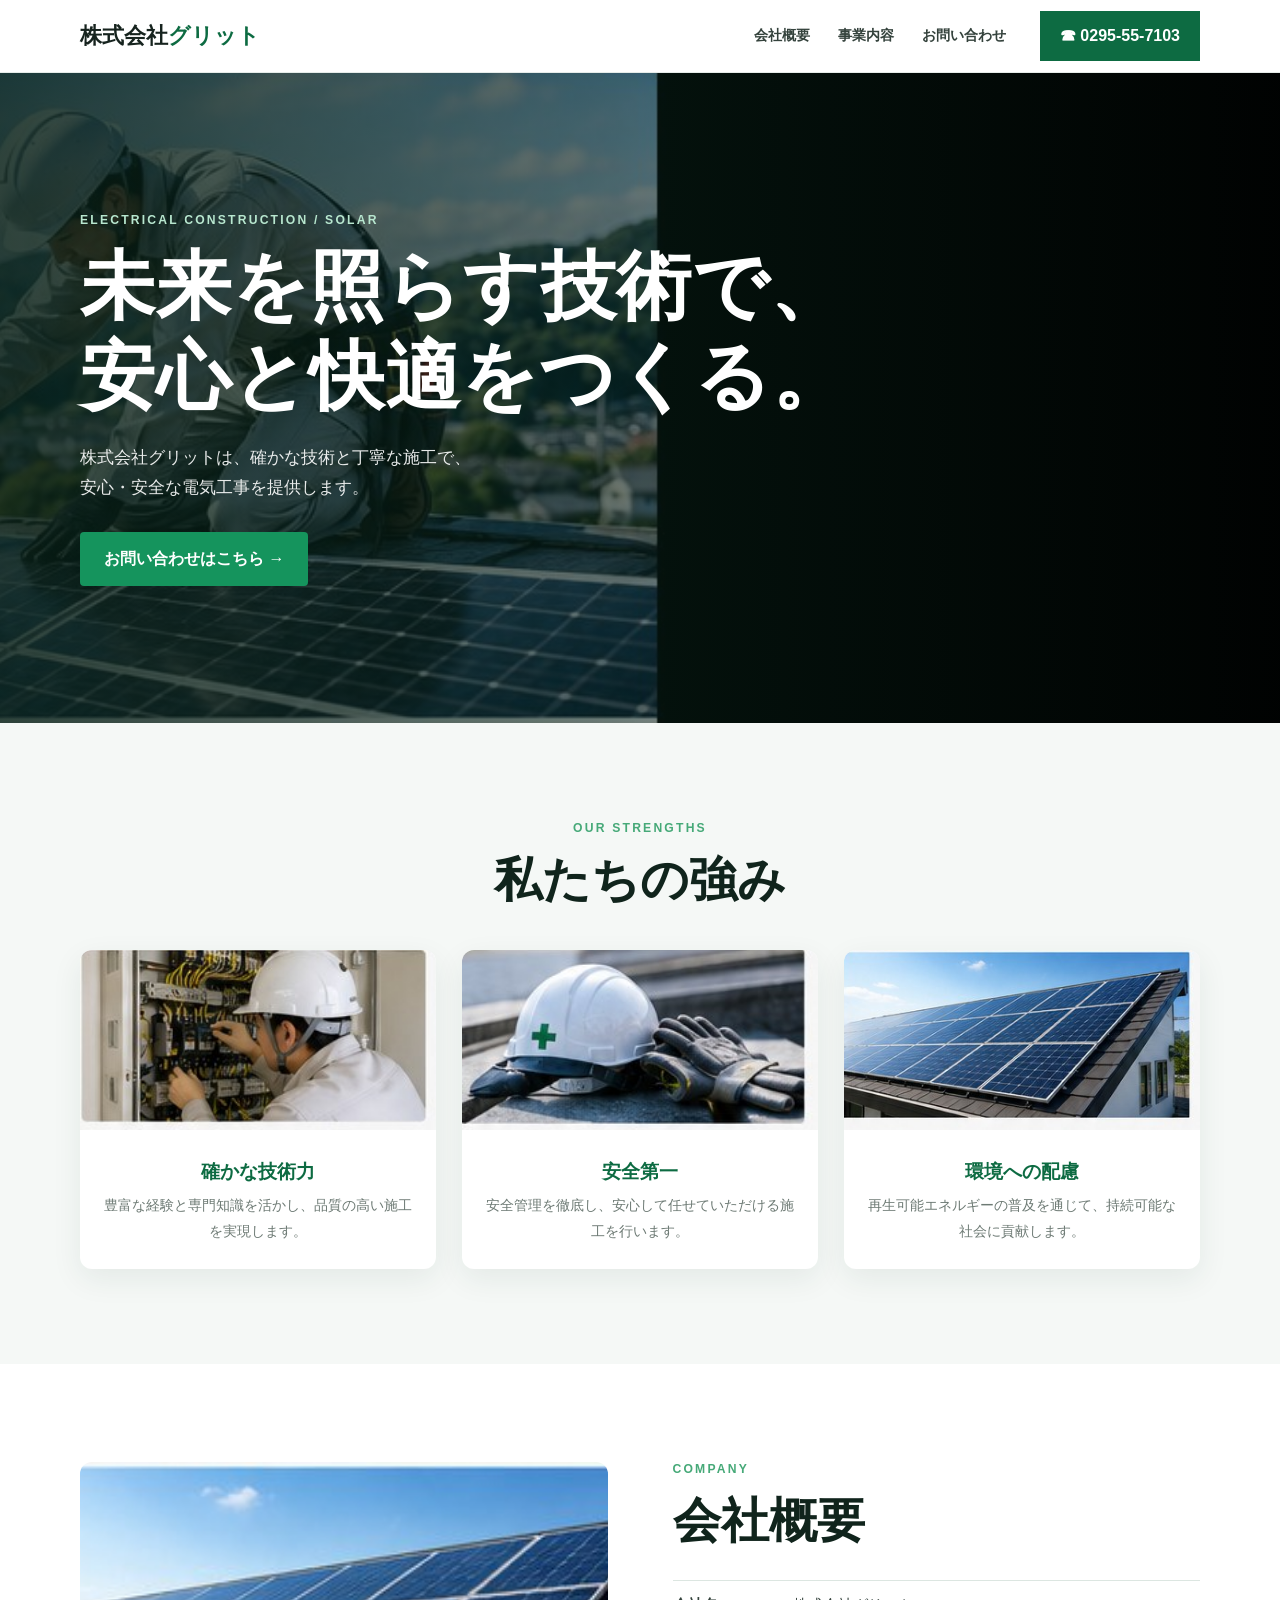
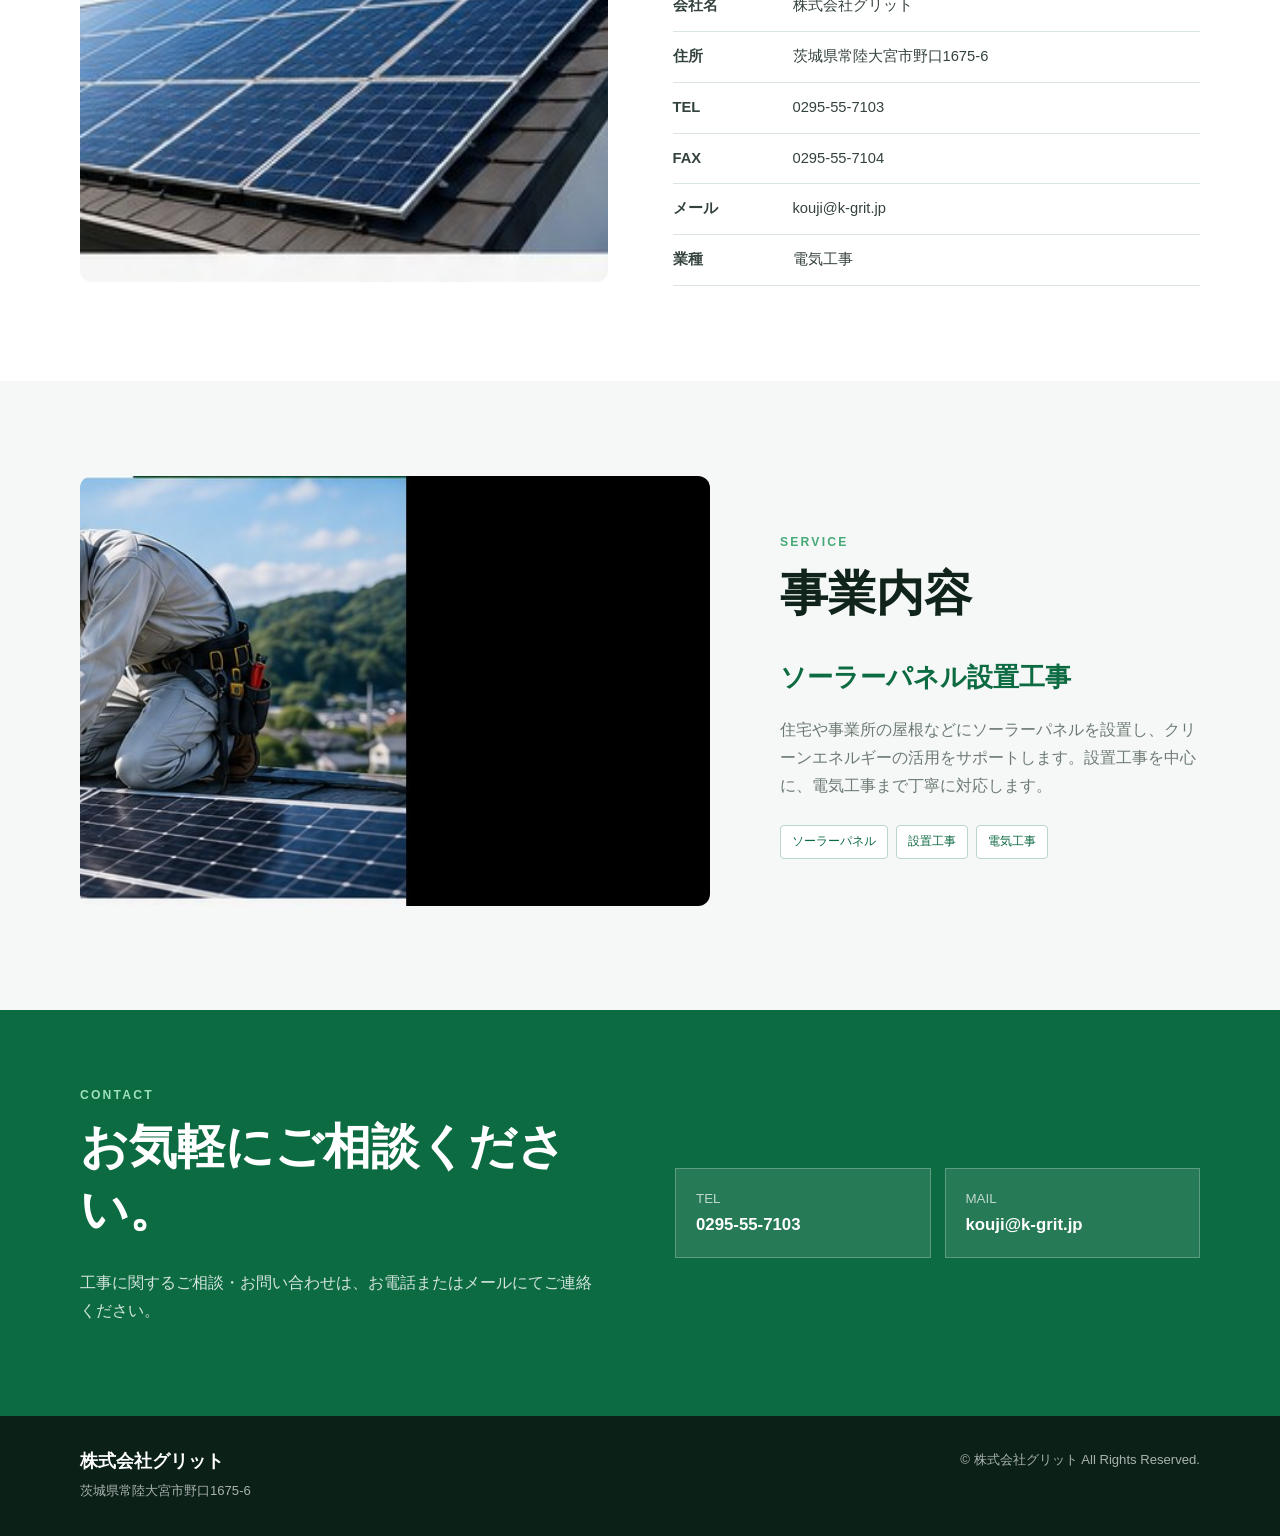
==== index.html @ ee662077 "Add files via upload" ====
<!DOCTYPE html>
<html lang="ja">
<head>
  <meta charset="UTF-8">
  <meta name="viewport" content="width=device-width, initial-scale=1.0">
  <meta name="description" content="株式会社グリット｜茨城県常陸大宮市の電気工事・ソーラーパネル設置工事">
  <title>株式会社グリット｜電気工事・ソーラーパネル設置工事</title>
  <link rel="stylesheet" href="style.css">
</head>
<body>
<header class="site-header">
  <div class="container header-inner">
    <a class="logo" href="#top">株式会社<span>グリット</span></a>
    <nav>
      <a href="#about">会社概要</a>
      <a href="#service">事業内容</a>
      <a href="#contact">お問い合わせ</a>
    </nav>
    <a class="tel-button" href="tel:0295557103">☎ 0295-55-7103</a>
  </div>
</header>

<main id="top">
  <section class="hero">
    <div class="hero-image"></div>
    <div class="hero-shade"></div>
    <div class="container hero-content">
      <p class="eyebrow">ELECTRICAL CONSTRUCTION / SOLAR</p>
      <h1>未来を照らす技術で、<br>安心と快適をつくる。</h1>
      <p>株式会社グリットは、確かな技術と丁寧な施工で、<br class="pc">安心・安全な電気工事を提供します。</p>
      <a class="button" href="#contact">お問い合わせはこちら →</a>
    </div>
  </section>

  <section id="about" class="section strengths">
    <div class="container">
      <p class="section-label">OUR STRENGTHS</p>
      <h2>私たちの強み</h2>
      <div class="strength-grid">
        <article>
          <img src="images/electrical-work.jpg" alt="電気工事の作業風景">
          <h3>確かな技術力</h3>
          <p>豊富な経験と専門知識を活かし、品質の高い施工を実現します。</p>
        </article>
        <article>
          <img src="images/safety-work.jpg" alt="安全装備">
          <h3>安全第一</h3>
          <p>安全管理を徹底し、安心して任せていただける施工を行います。</p>
        </article>
        <article>
          <img src="images/solar-panel.jpg" alt="ソーラーパネル">
          <h3>環境への配慮</h3>
          <p>再生可能エネルギーの普及を通じて、持続可能な社会に貢献します。</p>
        </article>
      </div>
    </div>
  </section>

  <section id="company" class="section company">
    <div class="container company-grid">
      <img src="images/solar-panel.jpg" alt="ソーラーパネル設置イメージ">
      <div>
        <p class="section-label">COMPANY</p>
        <h2>会社概要</h2>
        <dl>
          <div><dt>会社名</dt><dd>株式会社グリット</dd></div>
          <div><dt>住所</dt><dd>茨城県常陸大宮市野口1675-6</dd></div>
          <div><dt>TEL</dt><dd><a href="tel:0295557103">0295-55-7103</a></dd></div>
          <div><dt>FAX</dt><dd>0295-55-7104</dd></div>
          <div><dt>メール</dt><dd><a href="mailto:kouji@k-grit.jp">kouji@k-grit.jp</a></dd></div>
          <div><dt>業種</dt><dd>電気工事</dd></div>
        </dl>
      </div>
    </div>
  </section>

  <section id="service" class="section service">
    <div class="container service-grid">
      <div class="service-photo">
        <img src="images/hero-solar.jpg" alt="ソーラーパネル設置工事">
      </div>
      <div class="service-copy">
        <p class="section-label">SERVICE</p>
        <h2>事業内容</h2>
        <h3>ソーラーパネル設置工事</h3>
        <p>住宅や事業所の屋根などにソーラーパネルを設置し、クリーンエネルギーの活用をサポートします。設置工事を中心に、電気工事まで丁寧に対応します。</p>
        <div class="tags"><span>ソーラーパネル</span><span>設置工事</span><span>電気工事</span></div>
      </div>
    </div>
  </section>

  <section id="contact" class="contact">
    <div class="container contact-inner">
      <div>
        <p class="section-label">CONTACT</p>
        <h2>お気軽にご相談ください。</h2>
        <p>工事に関するご相談・お問い合わせは、お電話またはメールにてご連絡ください。</p>
      </div>
      <div class="contact-links">
        <a href="tel:0295557103"><small>TEL</small><strong>0295-55-7103</strong></a>
        <a href="mailto:kouji@k-grit.jp"><small>MAIL</small><strong>kouji@k-grit.jp</strong></a>
      </div>
    </div>
  </section>
</main>

<footer>
  <div class="container footer-inner">
    <div><strong>株式会社グリット</strong><p>茨城県常陸大宮市野口1675-6</p></div>
    <p>© 株式会社グリット All Rights Reserved.</p>
  </div>
</footer>
</body>
</html>
---- style.css ----
@charset "UTF-8";
:root{--green:#0d6b42;--green2:#15945d;--dark:#10241c;--text:#34423c;--muted:#6d7a74;--line:#dce6e1;--bg:#f5f8f6}
*{box-sizing:border-box}html{scroll-behavior:smooth}body{margin:0;color:var(--text);font-family:-apple-system,BlinkMacSystemFont,"Noto Sans JP","Yu Gothic",Meiryo,sans-serif;line-height:1.75}
a{text-decoration:none;color:inherit}.container{width:min(1120px,calc(100% - 40px));margin:auto}
.site-header{position:sticky;top:0;z-index:20;background:rgba(255,255,255,.96);backdrop-filter:blur(10px);border-bottom:1px solid #e6ece9}
.header-inner{height:72px;display:flex;align-items:center;gap:34px}.logo{font-size:1.35rem;font-weight:900;color:#16231e;margin-right:auto}.logo span{color:var(--green)}
nav{display:flex;gap:28px;font-size:.9rem;font-weight:700}.tel-button{background:var(--green);color:white;padding:11px 20px;font-weight:800}
.hero{min-height:650px;position:relative;display:flex;align-items:center;overflow:hidden;background:#20382e}.hero-image{position:absolute;inset:0;background:url("images/hero-solar.jpg") center/cover no-repeat;transform:scale(1.02)}.hero-shade{position:absolute;inset:0;background:linear-gradient(90deg,rgba(7,31,22,.84) 0%,rgba(7,31,22,.58) 48%,rgba(7,31,22,.08) 100%)}
.hero-content{position:relative;color:white;padding:90px 0;z-index:1}.eyebrow,.section-label{font-size:.76rem;letter-spacing:.18em;font-weight:900;color:#46a978;margin:0 0 10px}.hero .eyebrow{color:#b8e7cf}.hero h1{font-size:clamp(2.4rem,6vw,4.7rem);line-height:1.2;margin:0 0 22px;letter-spacing:.01em}.hero p:not(.eyebrow){font-size:1.05rem;color:rgba(255,255,255,.9);margin:0 0 30px}.button{display:inline-block;background:#15945d;color:#fff;padding:13px 24px;font-weight:800;border-radius:4px}
.section{padding:95px 0}h2{font-size:clamp(2rem,4vw,3rem);line-height:1.3;margin:0 0 28px;color:var(--dark)}.strengths{background:var(--bg);text-align:center}.strength-grid{display:grid;grid-template-columns:repeat(3,1fr);gap:26px;margin-top:38px}.strength-grid article{background:white;padding-bottom:25px;border-radius:12px;overflow:hidden;box-shadow:0 10px 30px rgba(20,60,45,.08)}.strength-grid img{width:100%;height:180px;object-fit:cover}.strength-grid h3{color:var(--green);margin:17px 15px 5px}.strength-grid p{margin:0 20px;color:var(--muted);font-size:.9rem}
.company-grid{display:grid;grid-template-columns:1fr 1fr;gap:65px;align-items:center}.company-grid>img{width:100%;height:420px;object-fit:cover;border-radius:12px}.company dl{margin:0;border-top:1px solid var(--line)}.company dl div{display:grid;grid-template-columns:120px 1fr;padding:12px 0;border-bottom:1px solid var(--line);font-size:.92rem}.company dt{font-weight:800}.company dd{margin:0}
.service{background:var(--bg)}.service-grid{display:grid;grid-template-columns:1.2fr .8fr;gap:70px;align-items:center}.service-photo img{width:100%;height:430px;object-fit:cover;border-radius:12px}.service-copy h3{font-size:1.65rem;color:var(--green);margin:0 0 12px}.service-copy p:not(.section-label){color:var(--muted)}.tags{display:flex;gap:8px;flex-wrap:wrap;margin-top:25px}.tags span{border:1px solid #b9d6c8;color:var(--green);background:white;padding:5px 11px;border-radius:4px;font-size:.78rem}
.contact{background:var(--green);color:white;padding:75px 0}.contact h2{color:white}.contact .section-label{color:#9ee0bd}.contact p:not(.section-label){color:rgba(255,255,255,.82)}.contact-inner{display:grid;grid-template-columns:1fr 1fr;gap:70px;align-items:center}.contact-links{display:grid;grid-template-columns:1fr 1fr;gap:14px}.contact-links a{background:rgba(255,255,255,.1);border:1px solid rgba(255,255,255,.25);padding:18px 20px}.contact-links small{display:block;opacity:.7}.contact-links strong{font-size:1.05rem}
footer{background:#0b2118;color:rgba(255,255,255,.65);padding:30px 0}.footer-inner{display:flex;justify-content:space-between;gap:25px}.footer-inner strong{color:white;font-size:1.1rem}.footer-inner p{margin:3px 0;font-size:.82rem}
@media(max-width:760px){.container{width:calc(100% - 28px)}.header-inner{height:64px}.logo{font-size:1.05rem}nav{display:none}.tel-button{padding:8px 12px;font-size:.78rem}.hero{min-height:570px}.hero-shade{background:linear-gradient(90deg,rgba(7,31,22,.78),rgba(7,31,22,.38))}.hero-content{padding:65px 0}.hero h1{font-size:2.35rem}.hero p:not(.eyebrow){font-size:.92rem}.pc{display:none}.section{padding:70px 0}.strength-grid,.company-grid,.service-grid,.contact-inner{grid-template-columns:1fr;gap:25px}.strength-grid img{height:190px}.company-grid>img,.service-photo img{height:260px}.company-grid{gap:35px}.company dl div{grid-template-columns:100px 1fr}.service-grid{gap:35px}.contact-links{grid-template-columns:1fr}.footer-inner{flex-direction:column;gap:8px}}
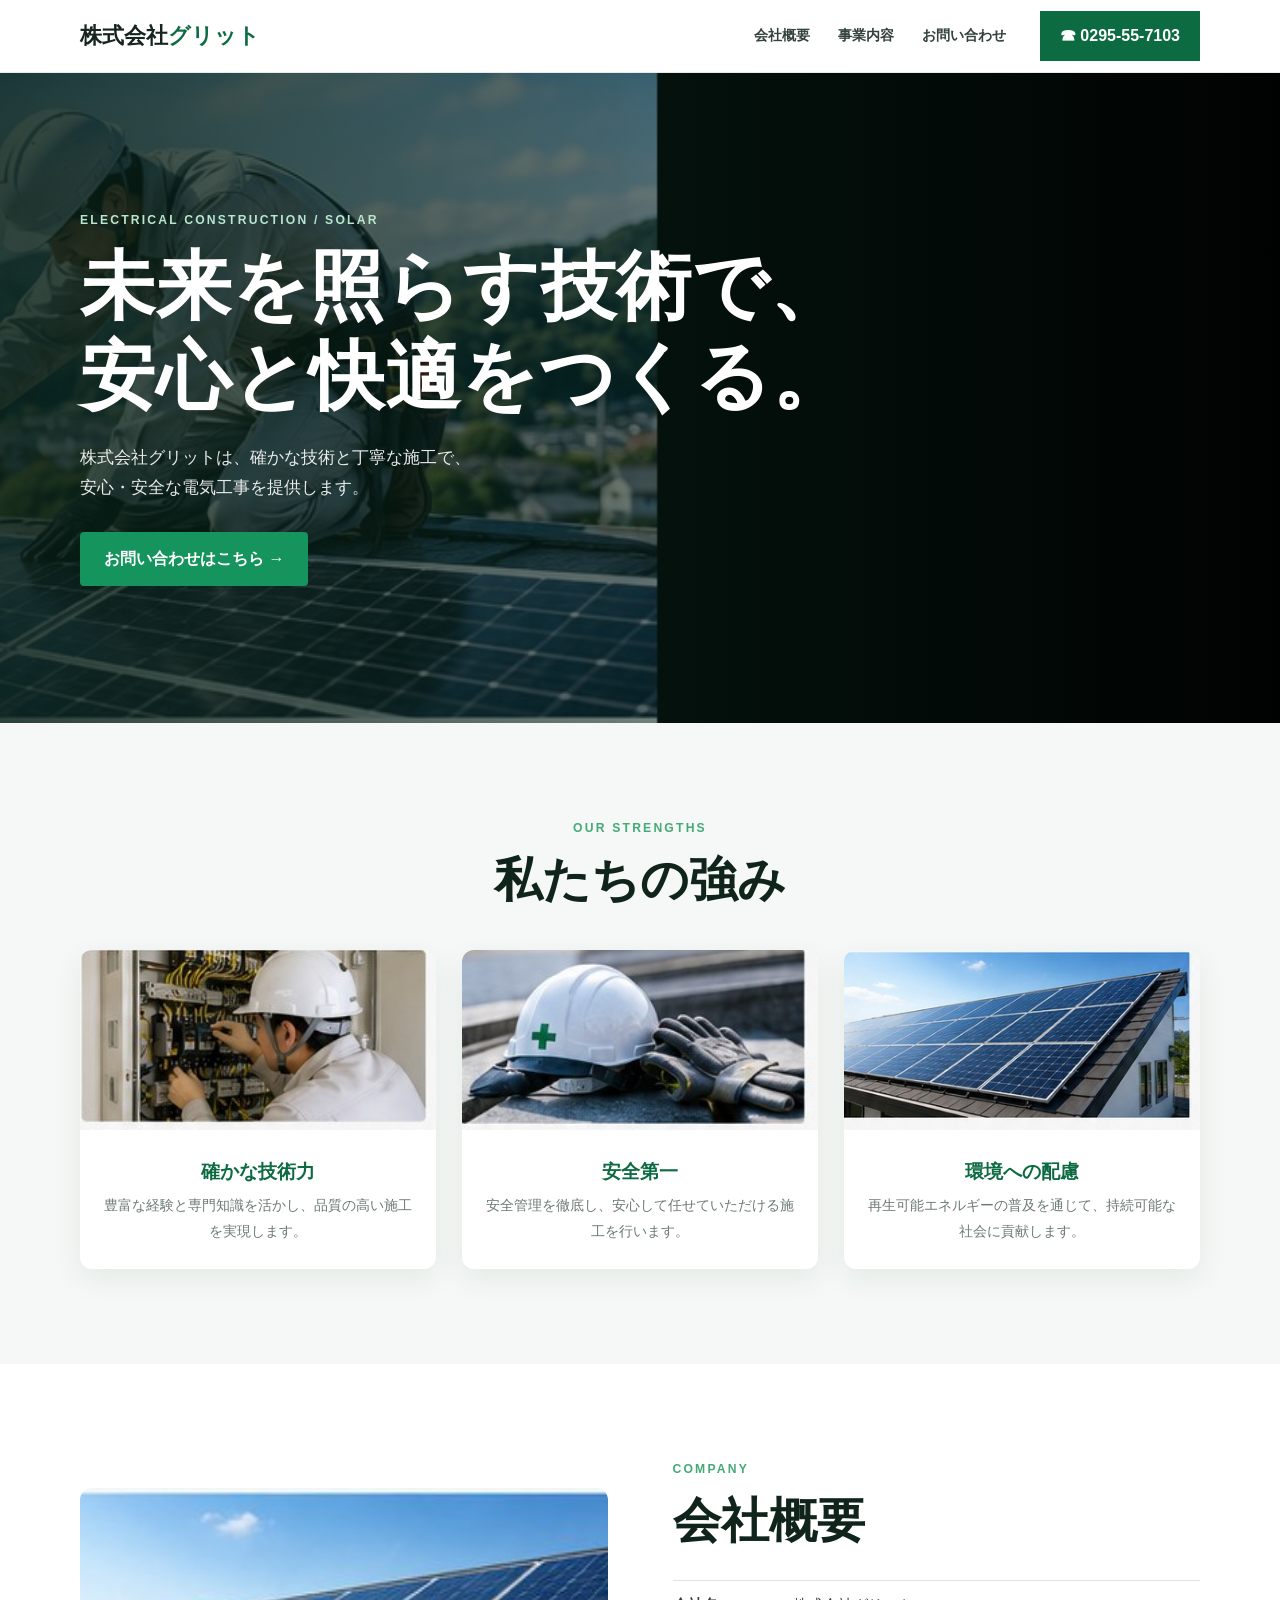
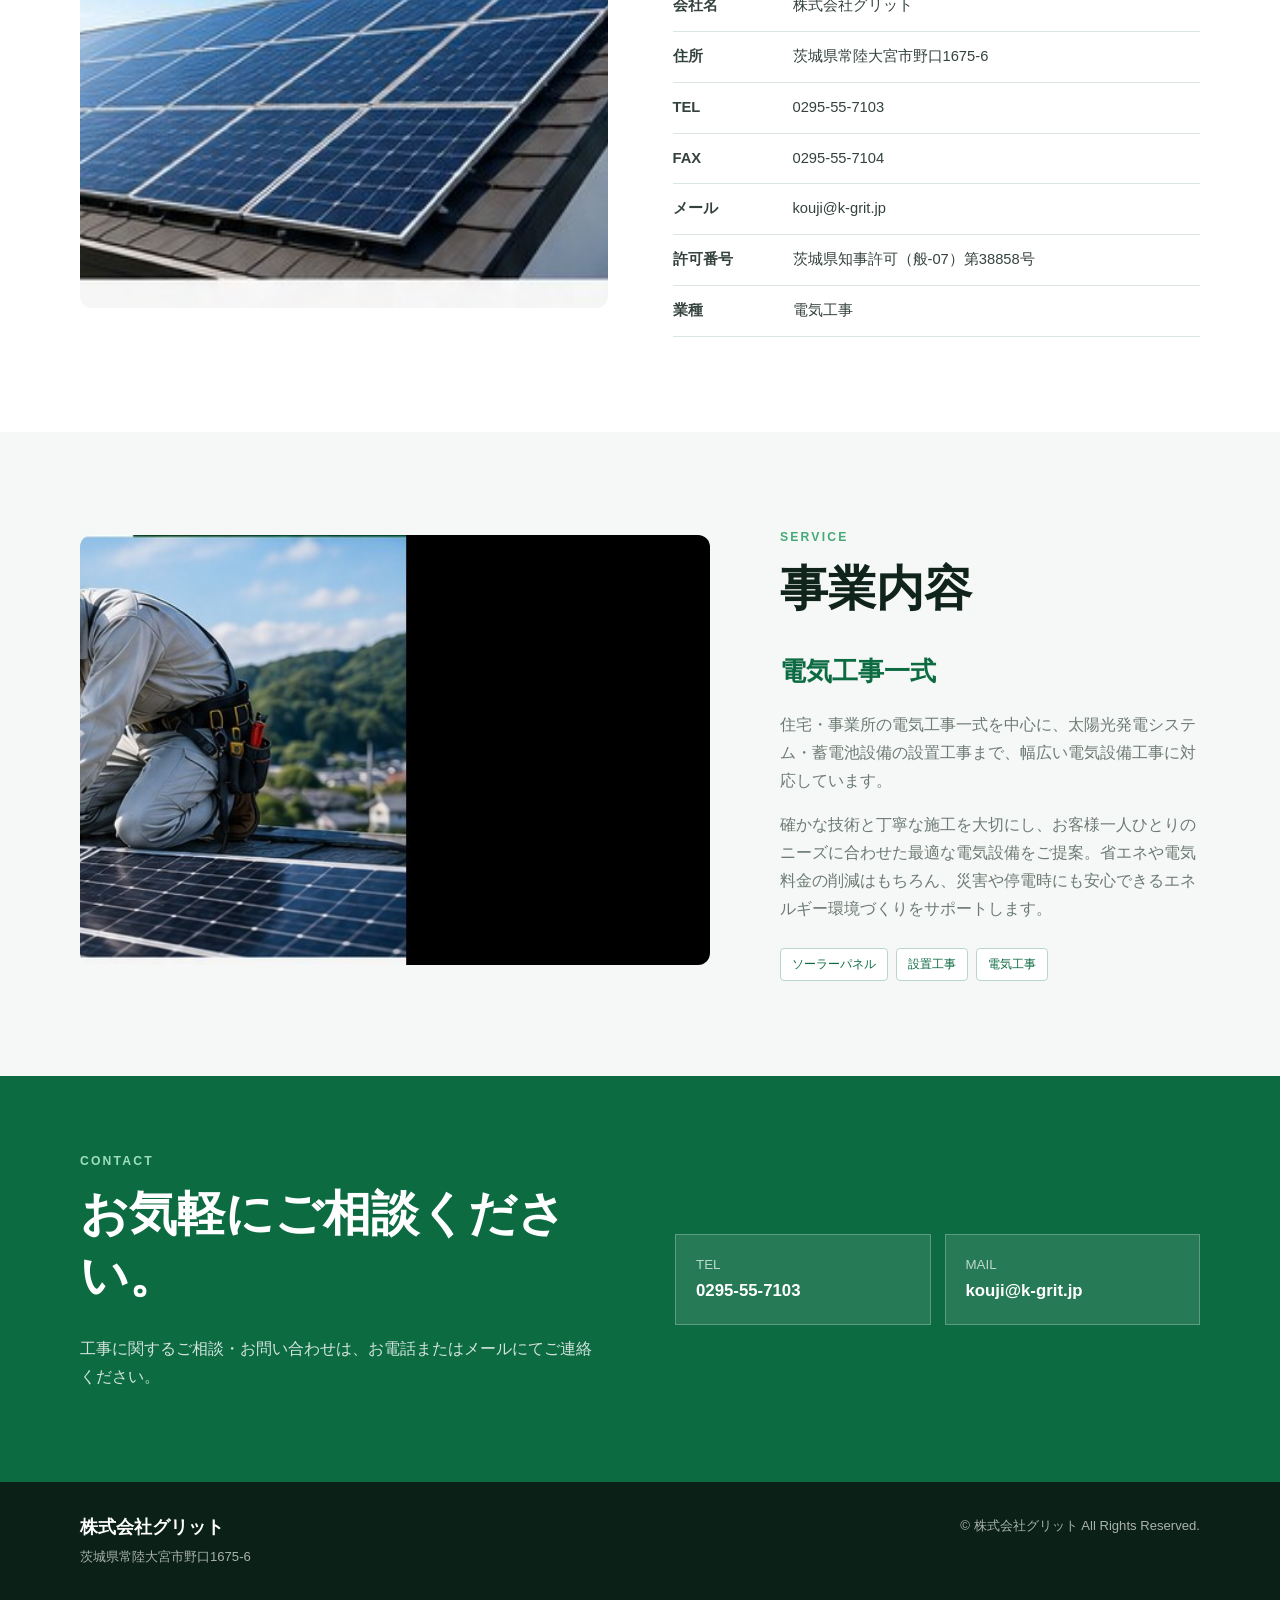
==== commit aec9fe5c: "Update service details and add license number Added a new license number and updated service descrip" ====
--- a/index.html
+++ b/index.html
@@ -68,6 +68,7 @@
           <div><dt>TEL</dt><dd><a href="tel:0295557103">0295-55-7103</a></dd></div>
           <div><dt>FAX</dt><dd>0295-55-7104</dd></div>
           <div><dt>メール</dt><dd><a href="mailto:kouji@k-grit.jp">kouji@k-grit.jp</a></dd></div>
+          <div><dt>許可番号</dt><dd>茨城県知事許可（般-07）第38858号</dd></div>
           <div><dt>業種</dt><dd>電気工事</dd></div>
         </dl>
       </div>
@@ -82,8 +83,9 @@
       <div class="service-copy">
         <p class="section-label">SERVICE</p>
         <h2>事業内容</h2>
-        <h3>ソーラーパネル設置工事</h3>
-        <p>住宅や事業所の屋根などにソーラーパネルを設置し、クリーンエネルギーの活用をサポートします。設置工事を中心に、電気工事まで丁寧に対応します。</p>
+        <h3>電気工事一式</h3>
+        <p>住宅・事業所の電気工事一式を中心に、太陽光発電システム・蓄電池設備の設置工事まで、幅広い電気設備工事に対応しています。</p>
+        <p>確かな技術と丁寧な施工を大切にし、お客様一人ひとりのニーズに合わせた最適な電気設備をご提案。省エネや電気料金の削減はもちろん、災害や停電時にも安心できるエネルギー環境づくりをサポートします。</p>
         <div class="tags"><span>ソーラーパネル</span><span>設置工事</span><span>電気工事</span></div>
       </div>
     </div>
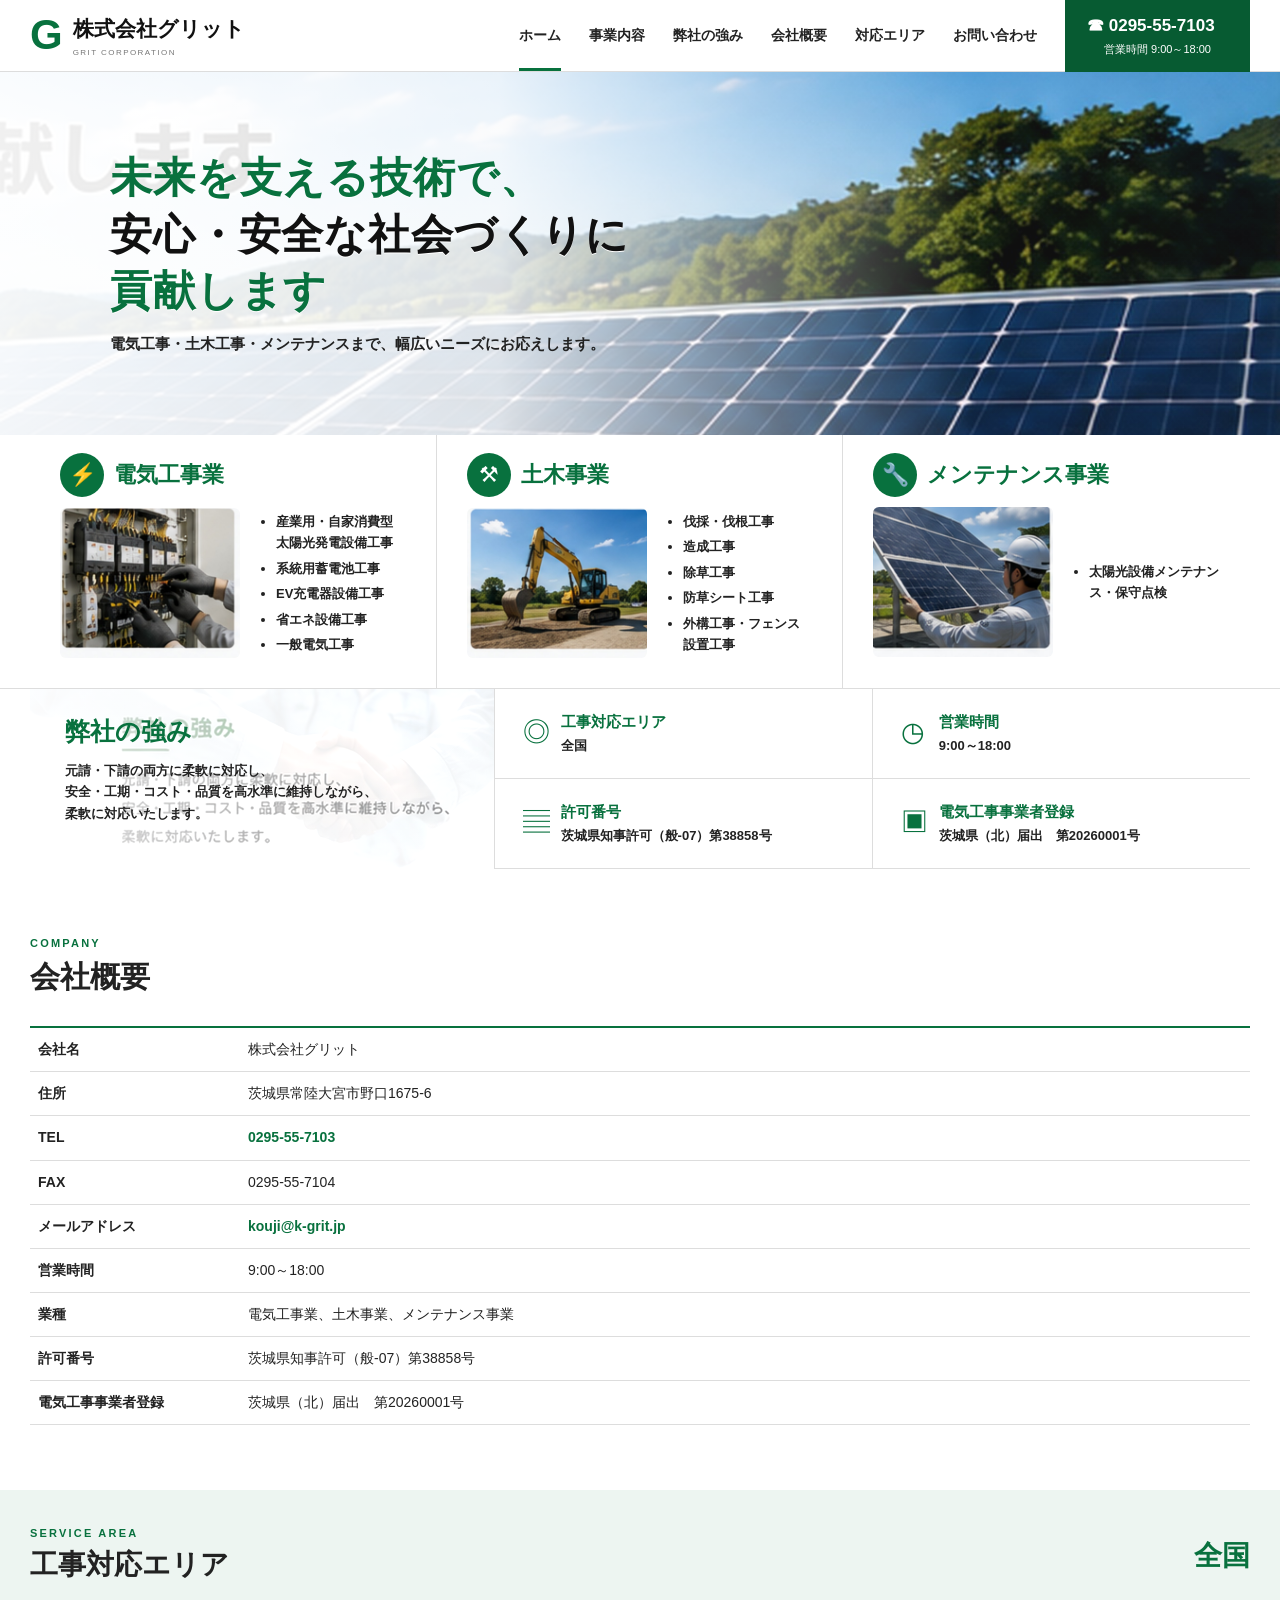
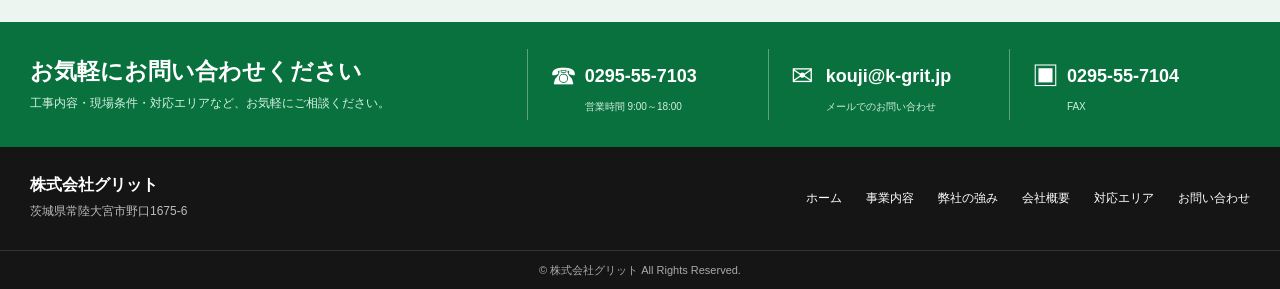
==== commit 8fcfcd21: "Add files via upload" ====
--- a/index.html
+++ b/index.html
@@ -1,116 +1,75 @@
-<!DOCTYPE html>
+<!doctype html>
 <html lang="ja">
 <head>
-  <meta charset="UTF-8">
-  <meta name="viewport" content="width=device-width, initial-scale=1.0">
-  <meta name="description" content="株式会社グリット｜茨城県常陸大宮市の電気工事・ソーラーパネル設置工事">
-  <title>株式会社グリット｜電気工事・ソーラーパネル設置工事</title>
-  <link rel="stylesheet" href="style.css">
+<meta charset="utf-8">
+<meta name="viewport" content="width=device-width,initial-scale=1">
+<meta name="description" content="株式会社グリット｜電気工事業・土木事業・メンテナンス事業。太陽光発電、系統用蓄電池、EV充電器、造成、伐採、太陽光設備メンテナンスまで全国対応。">
+<title>株式会社グリット｜電気工事・土木・メンテナンス</title>
+<link rel="stylesheet" href="style.css">
 </head>
 <body>
-<header class="site-header">
-  <div class="container header-inner">
-    <a class="logo" href="#top">株式会社<span>グリット</span></a>
+<header class="header">
+  <div class="wrap header-in">
+    <a href="#top" class="brand"><span class="g">G</span><span><b>株式会社グリット</b><small>GRIT CORPORATION</small></span></a>
     <nav>
-      <a href="#about">会社概要</a>
-      <a href="#service">事業内容</a>
-      <a href="#contact">お問い合わせ</a>
+      <a class="active" href="#top">ホーム</a><a href="#service">事業内容</a><a href="#strength">弊社の強み</a>
+      <a href="#company">会社概要</a><a href="#area">対応エリア</a><a href="#contact">お問い合わせ</a>
     </nav>
-    <a class="tel-button" href="tel:0295557103">☎ 0295-55-7103</a>
+    <a class="head-tel" href="tel:0295557103"><strong>☎ 0295-55-7103</strong><small>営業時間 9:00～18:00</small></a>
   </div>
 </header>
 
 <main id="top">
-  <section class="hero">
-    <div class="hero-image"></div>
-    <div class="hero-shade"></div>
-    <div class="container hero-content">
-      <p class="eyebrow">ELECTRICAL CONSTRUCTION / SOLAR</p>
-      <h1>未来を照らす技術で、<br>安心と快適をつくる。</h1>
-      <p>株式会社グリットは、確かな技術と丁寧な施工で、<br class="pc">安心・安全な電気工事を提供します。</p>
-      <a class="button" href="#contact">お問い合わせはこちら →</a>
+<section class="hero">
+  <div class="hero-bg"></div><div class="hero-wash"></div>
+  <div class="wrap hero-in">
+    <div class="hero-copy">
+      <h1><span>未来を支える技術で、</span><br><span>安心・安全な社会づくりに</span><br><strong>貢献します</strong></h1>
+      <p>電気工事・土木工事・メンテナンスまで、幅広いニーズにお応えします。</p>
     </div>
-  </section>
+  </div>
+</section>
 
-  <section id="about" class="section strengths">
-    <div class="container">
-      <p class="section-label">OUR STRENGTHS</p>
-      <h2>私たちの強み</h2>
-      <div class="strength-grid">
-        <article>
-          <img src="images/electrical-work.jpg" alt="電気工事の作業風景">
-          <h3>確かな技術力</h3>
-          <p>豊富な経験と専門知識を活かし、品質の高い施工を実現します。</p>
-        </article>
-        <article>
-          <img src="images/safety-work.jpg" alt="安全装備">
-          <h3>安全第一</h3>
-          <p>安全管理を徹底し、安心して任せていただける施工を行います。</p>
-        </article>
-        <article>
-          <img src="images/solar-panel.jpg" alt="ソーラーパネル">
-          <h3>環境への配慮</h3>
-          <p>再生可能エネルギーの普及を通じて、持続可能な社会に貢献します。</p>
-        </article>
-      </div>
-    </div>
-  </section>
+<section id="service" class="services">
+<div class="wrap service-grid">
+<article class="service-box"><div class="service-title"><i>⚡</i><h2>電気工事業</h2></div><div class="service-content"><img src="images/electrical.jpg" alt="電気工事"><ul>
+<li>産業用・自家消費型太陽光発電設備工事</li><li>系統用蓄電池工事</li><li>EV充電器設備工事</li><li>省エネ設備工事</li><li>一般電気工事</li></ul></div></article>
+<article class="service-box"><div class="service-title"><i>⚒</i><h2>土木事業</h2></div><div class="service-content"><img src="images/civil.jpg" alt="土木工事"><ul>
+<li>伐採・伐根工事</li><li>造成工事</li><li>除草工事</li><li>防草シート工事</li><li>外構工事・フェンス設置工事</li></ul></div></article>
+<article class="service-box"><div class="service-title"><i>🔧</i><h2>メンテナンス事業</h2></div><div class="service-content"><img src="images/maintenance.jpg" alt="メンテナンス"><ul>
+<li>太陽光設備メンテナンス・保守点検</li></ul></div></article>
+</div>
+</section>
 
-  <section id="company" class="section company">
-    <div class="container company-grid">
-      <img src="images/solar-panel.jpg" alt="ソーラーパネル設置イメージ">
-      <div>
-        <p class="section-label">COMPANY</p>
-        <h2>会社概要</h2>
-        <dl>
-          <div><dt>会社名</dt><dd>株式会社グリット</dd></div>
-          <div><dt>住所</dt><dd>茨城県常陸大宮市野口1675-6</dd></div>
-          <div><dt>TEL</dt><dd><a href="tel:0295557103">0295-55-7103</a></dd></div>
-          <div><dt>FAX</dt><dd>0295-55-7104</dd></div>
-          <div><dt>メール</dt><dd><a href="mailto:kouji@k-grit.jp">kouji@k-grit.jp</a></dd></div>
-          <div><dt>許可番号</dt><dd>茨城県知事許可（般-07）第38858号</dd></div>
-          <div><dt>業種</dt><dd>電気工事</dd></div>
-        </dl>
-      </div>
-    </div>
-  </section>
+<section id="strength" class="info-section">
+<div class="wrap info-grid">
+<div class="strength-card"><img src="images/strength.jpg" alt="協力して取り組むイメージ"><div class="strength-overlay"><h2>弊社の強み</h2><p>元請・下請の両方に柔軟に対応し、<br>安全・工期・コスト・品質を高水準に維持しながら、<br>柔軟に対応いたします。</p></div></div>
+<div class="facts">
+<div><span>◎</span><b>工事対応エリア</b><strong>全国</strong></div>
+<div><span>◷</span><b>営業時間</b><strong>9:00～18:00</strong></div>
+<div><span>▤</span><b>許可番号</b><strong>茨城県知事許可（般-07）第38858号</strong></div>
+<div><span>▣</span><b>電気工事事業者登録</b><strong>茨城県（北）届出　第20260001号</strong></div>
+</div>
+</div>
+</section>
 
-  <section id="service" class="section service">
-    <div class="container service-grid">
-      <div class="service-photo">
-        <img src="images/hero-solar.jpg" alt="ソーラーパネル設置工事">
-      </div>
-      <div class="service-copy">
-        <p class="section-label">SERVICE</p>
-        <h2>事業内容</h2>
-        <h3>電気工事一式</h3>
-        <p>住宅・事業所の電気工事一式を中心に、太陽光発電システム・蓄電池設備の設置工事まで、幅広い電気設備工事に対応しています。</p>
-        <p>確かな技術と丁寧な施工を大切にし、お客様一人ひとりのニーズに合わせた最適な電気設備をご提案。省エネや電気料金の削減はもちろん、災害や停電時にも安心できるエネルギー環境づくりをサポートします。</p>
-        <div class="tags"><span>ソーラーパネル</span><span>設置工事</span><span>電気工事</span></div>
-      </div>
-    </div>
-  </section>
+<section id="company" class="company">
+<div class="wrap"><div class="section-label">COMPANY</div><h2>会社概要</h2>
+<div class="company-table">
+<div><dt>会社名</dt><dd>株式会社グリット</dd></div><div><dt>住所</dt><dd>茨城県常陸大宮市野口1675-6</dd></div>
+<div><dt>TEL</dt><dd><a href="tel:0295557103">0295-55-7103</a></dd></div><div><dt>FAX</dt><dd>0295-55-7104</dd></div>
+<div><dt>メールアドレス</dt><dd><a href="mailto:kouji@k-grit.jp">kouji@k-grit.jp</a></dd></div>
+<div><dt>営業時間</dt><dd>9:00～18:00</dd></div><div><dt>業種</dt><dd>電気工事業、土木事業、メンテナンス事業</dd></div>
+<div><dt>許可番号</dt><dd>茨城県知事許可（般-07）第38858号</dd></div>
+<div><dt>電気工事事業者登録</dt><dd>茨城県（北）届出　第20260001号</dd></div>
+</div></div>
+</section>
 
-  <section id="contact" class="contact">
-    <div class="container contact-inner">
-      <div>
-        <p class="section-label">CONTACT</p>
-        <h2>お気軽にご相談ください。</h2>
-        <p>工事に関するご相談・お問い合わせは、お電話またはメールにてご連絡ください。</p>
-      </div>
-      <div class="contact-links">
-        <a href="tel:0295557103"><small>TEL</small><strong>0295-55-7103</strong></a>
-        <a href="mailto:kouji@k-grit.jp"><small>MAIL</small><strong>kouji@k-grit.jp</strong></a>
-      </div>
-    </div>
-  </section>
+<section id="area" class="area"><div class="wrap area-in"><div><div class="section-label">SERVICE AREA</div><h2>工事対応エリア</h2></div><b>全国</b></div></section>
+
+<section id="contact" class="contact"><div class="wrap contact-in"><div><h2>お気軽にお問い合わせください</h2><p>工事内容・現場条件・対応エリアなど、お気軽にご相談ください。</p></div>
+<div class="contact-items"><a href="tel:0295557103"><span>☎</span><b>0295-55-7103</b><small>営業時間 9:00～18:00</small></a><a href="mailto:kouji@k-grit.jp"><span>✉</span><b>kouji@k-grit.jp</b><small>メールでのお問い合わせ</small></a><div class="fax"><span>▣</span><b>0295-55-7104</b><small>FAX</small></div></div></div></section>
 </main>
 
-<footer>
-  <div class="container footer-inner">
-    <div><strong>株式会社グリット</strong><p>茨城県常陸大宮市野口1675-6</p></div>
-    <p>© 株式会社グリット All Rights Reserved.</p>
-  </div>
-</footer>
-</body>
-</html>
+<footer><div class="wrap foot"><div><b>株式会社グリット</b><p>茨城県常陸大宮市野口1675-6</p></div><div class="foot-links"><a href="#top">ホーム</a><a href="#service">事業内容</a><a href="#strength">弊社の強み</a><a href="#company">会社概要</a><a href="#area">対応エリア</a><a href="#contact">お問い合わせ</a></div></div><div class="copyright">© 株式会社グリット All Rights Reserved.</div></footer>
+</body></html>
--- a/style.css
+++ b/style.css
@@ -1,15 +1,10 @@
-@charset "UTF-8";
-:root{--green:#0d6b42;--green2:#15945d;--dark:#10241c;--text:#34423c;--muted:#6d7a74;--line:#dce6e1;--bg:#f5f8f6}
-*{box-sizing:border-box}html{scroll-behavior:smooth}body{margin:0;color:var(--text);font-family:-apple-system,BlinkMacSystemFont,"Noto Sans JP","Yu Gothic",Meiryo,sans-serif;line-height:1.75}
-a{text-decoration:none;color:inherit}.container{width:min(1120px,calc(100% - 40px));margin:auto}
-.site-header{position:sticky;top:0;z-index:20;background:rgba(255,255,255,.96);backdrop-filter:blur(10px);border-bottom:1px solid #e6ece9}
-.header-inner{height:72px;display:flex;align-items:center;gap:34px}.logo{font-size:1.35rem;font-weight:900;color:#16231e;margin-right:auto}.logo span{color:var(--green)}
-nav{display:flex;gap:28px;font-size:.9rem;font-weight:700}.tel-button{background:var(--green);color:white;padding:11px 20px;font-weight:800}
-.hero{min-height:650px;position:relative;display:flex;align-items:center;overflow:hidden;background:#20382e}.hero-image{position:absolute;inset:0;background:url("images/hero-solar.jpg") center/cover no-repeat;transform:scale(1.02)}.hero-shade{position:absolute;inset:0;background:linear-gradient(90deg,rgba(7,31,22,.84) 0%,rgba(7,31,22,.58) 48%,rgba(7,31,22,.08) 100%)}
-.hero-content{position:relative;color:white;padding:90px 0;z-index:1}.eyebrow,.section-label{font-size:.76rem;letter-spacing:.18em;font-weight:900;color:#46a978;margin:0 0 10px}.hero .eyebrow{color:#b8e7cf}.hero h1{font-size:clamp(2.4rem,6vw,4.7rem);line-height:1.2;margin:0 0 22px;letter-spacing:.01em}.hero p:not(.eyebrow){font-size:1.05rem;color:rgba(255,255,255,.9);margin:0 0 30px}.button{display:inline-block;background:#15945d;color:#fff;padding:13px 24px;font-weight:800;border-radius:4px}
-.section{padding:95px 0}h2{font-size:clamp(2rem,4vw,3rem);line-height:1.3;margin:0 0 28px;color:var(--dark)}.strengths{background:var(--bg);text-align:center}.strength-grid{display:grid;grid-template-columns:repeat(3,1fr);gap:26px;margin-top:38px}.strength-grid article{background:white;padding-bottom:25px;border-radius:12px;overflow:hidden;box-shadow:0 10px 30px rgba(20,60,45,.08)}.strength-grid img{width:100%;height:180px;object-fit:cover}.strength-grid h3{color:var(--green);margin:17px 15px 5px}.strength-grid p{margin:0 20px;color:var(--muted);font-size:.9rem}
-.company-grid{display:grid;grid-template-columns:1fr 1fr;gap:65px;align-items:center}.company-grid>img{width:100%;height:420px;object-fit:cover;border-radius:12px}.company dl{margin:0;border-top:1px solid var(--line)}.company dl div{display:grid;grid-template-columns:120px 1fr;padding:12px 0;border-bottom:1px solid var(--line);font-size:.92rem}.company dt{font-weight:800}.company dd{margin:0}
-.service{background:var(--bg)}.service-grid{display:grid;grid-template-columns:1.2fr .8fr;gap:70px;align-items:center}.service-photo img{width:100%;height:430px;object-fit:cover;border-radius:12px}.service-copy h3{font-size:1.65rem;color:var(--green);margin:0 0 12px}.service-copy p:not(.section-label){color:var(--muted)}.tags{display:flex;gap:8px;flex-wrap:wrap;margin-top:25px}.tags span{border:1px solid #b9d6c8;color:var(--green);background:white;padding:5px 11px;border-radius:4px;font-size:.78rem}
-.contact{background:var(--green);color:white;padding:75px 0}.contact h2{color:white}.contact .section-label{color:#9ee0bd}.contact p:not(.section-label){color:rgba(255,255,255,.82)}.contact-inner{display:grid;grid-template-columns:1fr 1fr;gap:70px;align-items:center}.contact-links{display:grid;grid-template-columns:1fr 1fr;gap:14px}.contact-links a{background:rgba(255,255,255,.1);border:1px solid rgba(255,255,255,.25);padding:18px 20px}.contact-links small{display:block;opacity:.7}.contact-links strong{font-size:1.05rem}
-footer{background:#0b2118;color:rgba(255,255,255,.65);padding:30px 0}.footer-inner{display:flex;justify-content:space-between;gap:25px}.footer-inner strong{color:white;font-size:1.1rem}.footer-inner p{margin:3px 0;font-size:.82rem}
-@media(max-width:760px){.container{width:calc(100% - 28px)}.header-inner{height:64px}.logo{font-size:1.05rem}nav{display:none}.tel-button{padding:8px 12px;font-size:.78rem}.hero{min-height:570px}.hero-shade{background:linear-gradient(90deg,rgba(7,31,22,.78),rgba(7,31,22,.38))}.hero-content{padding:65px 0}.hero h1{font-size:2.35rem}.hero p:not(.eyebrow){font-size:.92rem}.pc{display:none}.section{padding:70px 0}.strength-grid,.company-grid,.service-grid,.contact-inner{grid-template-columns:1fr;gap:25px}.strength-grid img{height:190px}.company-grid>img,.service-photo img{height:260px}.company-grid{gap:35px}.company dl div{grid-template-columns:100px 1fr}.service-grid{gap:35px}.contact-links{grid-template-columns:1fr}.footer-inner{flex-direction:column;gap:8px}}
+*{box-sizing:border-box}html{scroll-behavior:smooth}body{margin:0;color:#222;font-family:-apple-system,BlinkMacSystemFont,"Noto Sans JP","Yu Gothic",Meiryo,sans-serif;line-height:1.65}.wrap{width:min(1220px,calc(100% - 40px));margin:auto}a{text-decoration:none;color:inherit}
+.header{height:72px;background:#fff;border-bottom:1px solid #ddd;position:sticky;top:0;z-index:20}.header-in{height:100%;display:flex;align-items:center}.brand{display:flex;align-items:center;gap:10px;margin-right:auto}.brand .g{font-size:42px;line-height:1;font-weight:900;color:#08713e;font-family:Arial}.brand b{display:block;font-size:21px;color:#111}.brand small{display:block;font-size:8px;letter-spacing:.18em;color:#777}.header nav{display:flex;align-items:center;height:100%;gap:28px;font-weight:700;font-size:14px}.header nav a{height:100%;display:flex;align-items:center;position:relative}.header nav a.active:after{content:"";position:absolute;bottom:0;left:0;right:0;height:3px;background:#08713e}.head-tel{height:72px;background:#075b32;color:white;margin-left:28px;padding:11px 22px;display:flex;flex-direction:column;justify-content:center;min-width:185px}.head-tel strong{font-size:17px}.head-tel small{font-size:11px;text-align:center}.hero{height:363px;position:relative;overflow:hidden}.hero-bg{position:absolute;inset:0;background-image:url("images/hero-solar.jpg");background-size:cover;background-position:center 60%}.hero-wash{position:absolute;inset:0;background:linear-gradient(90deg,rgba(255,255,255,.94) 0%,rgba(255,255,255,.86) 39%,rgba(255,255,255,.06) 76%)}.hero-in{height:100%;display:flex;align-items:center;position:relative}.hero-copy{padding-left:80px}.hero h1{font-size:42px;line-height:1.35;margin:0 0 12px;color:#111;letter-spacing:.02em;text-shadow:0 1px 0 white}.hero h1 span:first-child{color:#08713e}.hero h1 strong{color:#08713e}.hero p{font-size:15px;font-weight:700;margin:0}
+.services{background:#fff}.service-grid{display:grid;grid-template-columns:repeat(3,1fr)}.service-box{padding:18px 30px 28px;border-right:1px solid #ddd}.service-box:last-child{border-right:0}.service-title{display:flex;align-items:center;gap:10px;margin-bottom:10px}.service-title i{font-style:normal;background:#08713e;color:#fff;border-radius:50%;width:44px;height:44px;display:grid;place-items:center;font-size:22px}.service-title h2{font-size:22px;color:#08713e;margin:0}.service-content{display:grid;grid-template-columns:180px 1fr;gap:18px;align-items:center}.service-content img{width:180px;height:150px;object-fit:cover;border-radius:6px}.service-content ul{margin:0;padding-left:18px;font-size:13px;font-weight:600}.service-content li{margin:4px 0}
+.info-section{background:#fff;border-top:1px solid #ddd}.info-grid{display:grid;grid-template-columns:38% 62%;min-height:180px}.strength-card{position:relative;overflow:hidden;min-height:180px}.strength-card img{width:100%;height:100%;object-fit:cover;position:absolute;inset:0;filter:brightness(1.1)}.strength-overlay{position:absolute;inset:0;padding:22px 35px;background:linear-gradient(90deg,rgba(255,255,255,.86),rgba(255,255,255,.48))}.strength-overlay h2{margin:0 0 8px;color:#08713e;font-size:25px}.strength-overlay p{font-size:13px;font-weight:700;margin:0}.facts{display:grid;grid-template-columns:1fr 1fr}.facts>div{border-left:1px solid #ddd;border-bottom:1px solid #ddd;padding:20px 28px;display:grid;grid-template-columns:38px 1fr;align-content:center}.facts span{grid-row:1/3;font-size:27px;color:#08713e}.facts b{font-size:15px;color:#08713e}.facts strong{font-size:13px;color:#222}
+.company{padding:65px 0;background:#fff}.section-label{font-size:11px;letter-spacing:.2em;color:#08713e;font-weight:900}.company h2{font-size:30px;margin:0 0 25px}.company-table{border-top:2px solid #08713e}.company-table div{display:grid;grid-template-columns:210px 1fr;border-bottom:1px solid #ddd;padding:10px 8px;font-size:14px}.company-table dt{font-weight:800}.company-table dd{margin:0}.company-table a{color:#08713e;font-weight:800}
+.area{background:#edf5f1;padding:34px 0}.area-in{display:flex;align-items:center;justify-content:space-between}.area h2{margin:0;font-size:28px}.area-in>b{font-size:28px;color:#08713e}
+.contact{background:#08713e;color:#fff;padding:27px 0}.contact-in{display:grid;grid-template-columns:1fr 1.55fr;gap:30px;align-items:center}.contact h2{font-size:23px;margin:0}.contact p{font-size:12px;margin:3px 0;color:#d8f2e5}.contact-items{display:grid;grid-template-columns:repeat(3,1fr)}.contact-items>a,.contact-items .fax{border-left:1px solid rgba(255,255,255,.35);padding:5px 22px;display:grid;grid-template-columns:35px 1fr;align-items:center}.contact-items span{font-size:27px}.contact-items b{font-size:18px}.contact-items small{grid-column:2;font-size:10px;color:#d2eddf}
+footer{background:#151515;color:#fff}.foot{padding:25px 0;display:flex;justify-content:space-between;gap:30px}.foot b{font-size:16px}.foot p{margin:3px 0;font-size:12px;color:#bbb}.foot-links{display:flex;gap:24px;font-size:12px;align-items:center}.copyright{text-align:center;border-top:1px solid #333;padding:10px;color:#aaa;font-size:11px}
+@media(max-width:900px){.wrap{width:calc(100% - 28px)}.header{height:60px}.brand b{font-size:16px}.brand small{display:none}.brand .g{font-size:35px}.header nav{display:none}.head-tel{height:60px;min-width:150px;margin-left:10px;padding:7px 10px}.head-tel strong{font-size:13px}.head-tel small{font-size:9px}.hero{height:300px}.hero-wash{background:linear-gradient(90deg,rgba(255,255,255,.95),rgba(255,255,255,.5))}.hero-copy{padding-left:0}.hero h1{font-size:27px}.hero p{font-size:11px;max-width:350px}.service-grid{grid-template-columns:1fr}.service-box{border-right:0;border-bottom:1px solid #ddd;padding:18px 8px}.service-content{grid-template-columns:150px 1fr}.service-content img{width:150px;height:125px}.info-grid{grid-template-columns:1fr}.strength-card{min-height:190px}.facts>div{min-height:95px;padding:14px 15px}.company{padding:50px 0}.company-table div{grid-template-columns:125px 1fr;font-size:12px}.area-in{display:block}.area-in>b{display:block;margin-top:5px}.contact-in{grid-template-columns:1fr}.contact-items{grid-template-columns:1fr}.contact-items>a,.contact-items .fax{border-left:0;border-top:1px solid rgba(255,255,255,.3);padding:10px 4px}.foot{display:block}.foot-links{margin-top:15px;flex-wrap:wrap;gap:14px}}
+@media(max-width:430px){.head-tel{min-width:128px}.head-tel strong{font-size:11px}.hero{height:290px}.hero h1{font-size:24px}.hero p{font-size:10px}.service-content{grid-template-columns:125px 1fr;gap:12px}.service-content img{width:125px;height:105px}.service-content ul{font-size:11px;padding-left:14px}.service-title h2{font-size:19px}.service-title i{width:38px;height:38px;font-size:18px}.facts{grid-template-columns:1fr}.company-table div{grid-template-columns:1fr;gap:2px}.company-table dt{font-size:11px;color:#08713e}.company-table dd{font-size:12px}}
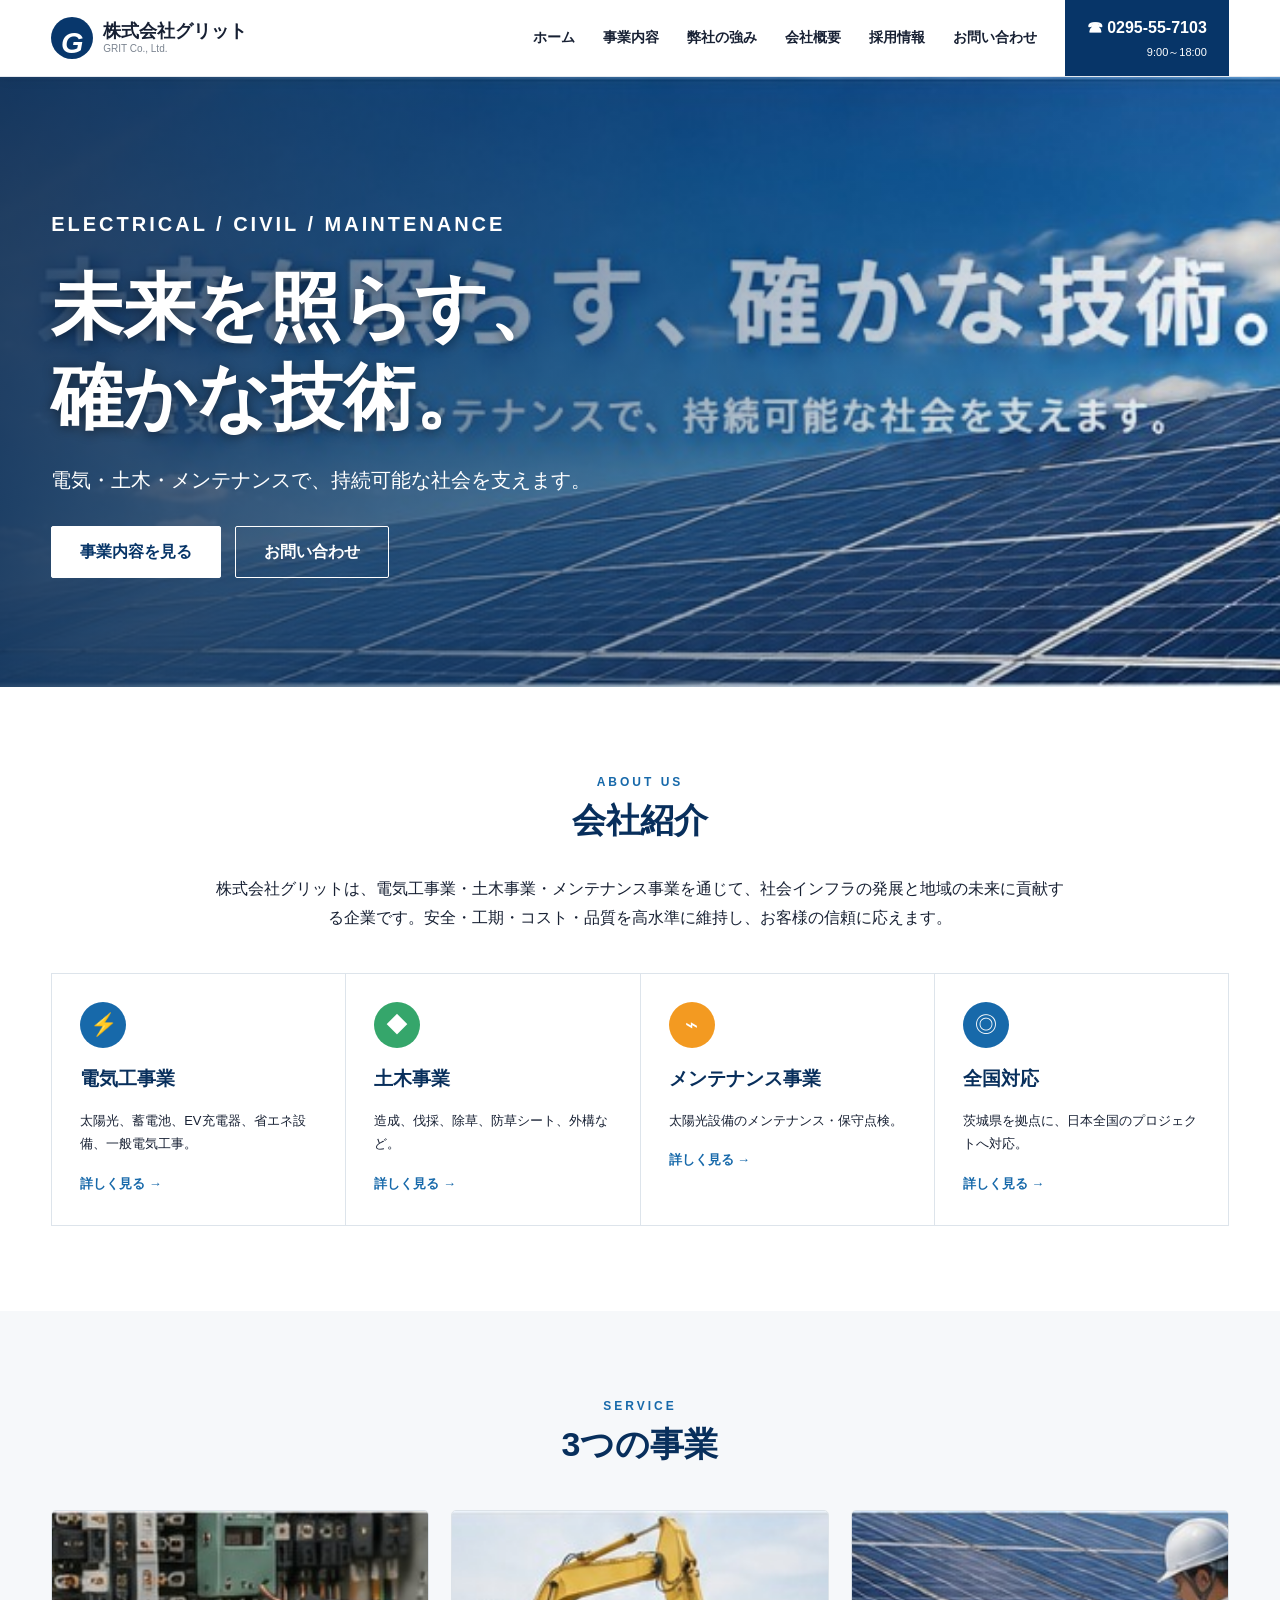
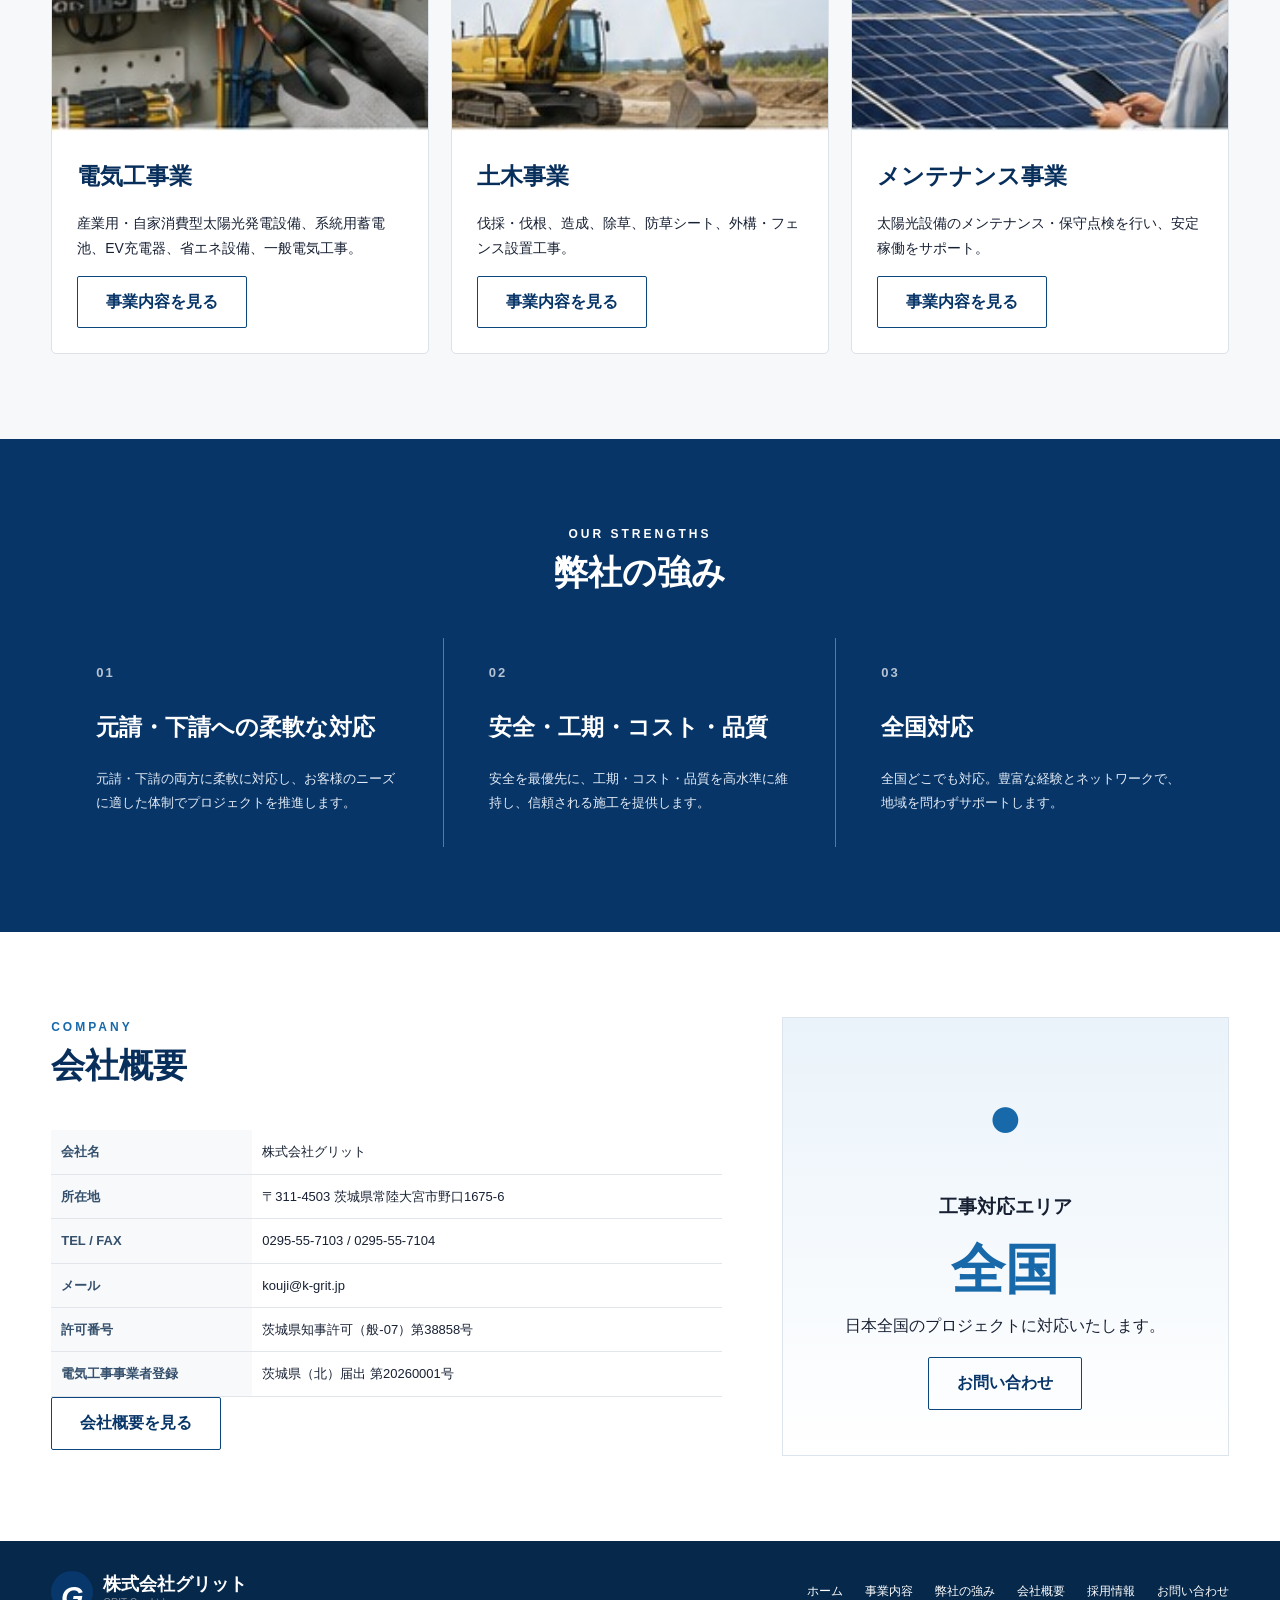
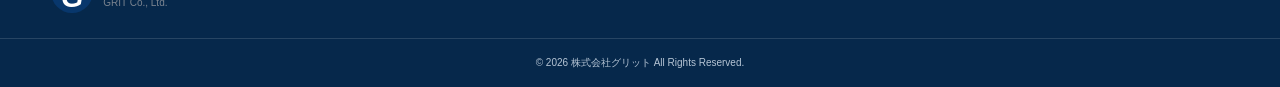
==== commit 8b81d74e: "Add files via upload" ====
--- a/index.html
+++ b/index.html
@@ -1,75 +1,212 @@
-<!doctype html>
-<html lang="ja">
-<head>
-<meta charset="utf-8">
-<meta name="viewport" content="width=device-width,initial-scale=1">
-<meta name="description" content="株式会社グリット｜電気工事業・土木事業・メンテナンス事業。太陽光発電、系統用蓄電池、EV充電器、造成、伐採、太陽光設備メンテナンスまで全国対応。">
-<title>株式会社グリット｜電気工事・土木・メンテナンス</title>
-<link rel="stylesheet" href="style.css">
-</head>
-<body>
-<header class="header">
-  <div class="wrap header-in">
-    <a href="#top" class="brand"><span class="g">G</span><span><b>株式会社グリット</b><small>GRIT CORPORATION</small></span></a>
-    <nav>
-      <a class="active" href="#top">ホーム</a><a href="#service">事業内容</a><a href="#strength">弊社の強み</a>
-      <a href="#company">会社概要</a><a href="#area">対応エリア</a><a href="#contact">お問い合わせ</a>
-    </nav>
-    <a class="head-tel" href="tel:0295557103"><strong>☎ 0295-55-7103</strong><small>営業時間 9:00～18:00</small></a>
-  </div>
-</header>
-
-<main id="top">
-<section class="hero">
-  <div class="hero-bg"></div><div class="hero-wash"></div>
-  <div class="wrap hero-in">
-    <div class="hero-copy">
-      <h1><span>未来を支える技術で、</span><br><span>安心・安全な社会づくりに</span><br><strong>貢献します</strong></h1>
-      <p>電気工事・土木工事・メンテナンスまで、幅広いニーズにお応えします。</p>
-    </div>
-  </div>
-</section>
-
-<section id="service" class="services">
-<div class="wrap service-grid">
-<article class="service-box"><div class="service-title"><i>⚡</i><h2>電気工事業</h2></div><div class="service-content"><img src="images/electrical.jpg" alt="電気工事"><ul>
-<li>産業用・自家消費型太陽光発電設備工事</li><li>系統用蓄電池工事</li><li>EV充電器設備工事</li><li>省エネ設備工事</li><li>一般電気工事</li></ul></div></article>
-<article class="service-box"><div class="service-title"><i>⚒</i><h2>土木事業</h2></div><div class="service-content"><img src="images/civil.jpg" alt="土木工事"><ul>
-<li>伐採・伐根工事</li><li>造成工事</li><li>除草工事</li><li>防草シート工事</li><li>外構工事・フェンス設置工事</li></ul></div></article>
-<article class="service-box"><div class="service-title"><i>🔧</i><h2>メンテナンス事業</h2></div><div class="service-content"><img src="images/maintenance.jpg" alt="メンテナンス"><ul>
-<li>太陽光設備メンテナンス・保守点検</li></ul></div></article>
-</div>
-</section>
-
-<section id="strength" class="info-section">
-<div class="wrap info-grid">
-<div class="strength-card"><img src="images/strength.jpg" alt="協力して取り組むイメージ"><div class="strength-overlay"><h2>弊社の強み</h2><p>元請・下請の両方に柔軟に対応し、<br>安全・工期・コスト・品質を高水準に維持しながら、<br>柔軟に対応いたします。</p></div></div>
-<div class="facts">
-<div><span>◎</span><b>工事対応エリア</b><strong>全国</strong></div>
-<div><span>◷</span><b>営業時間</b><strong>9:00～18:00</strong></div>
-<div><span>▤</span><b>許可番号</b><strong>茨城県知事許可（般-07）第38858号</strong></div>
-<div><span>▣</span><b>電気工事事業者登録</b><strong>茨城県（北）届出　第20260001号</strong></div>
-</div>
-</div>
-</section>
-
-<section id="company" class="company">
-<div class="wrap"><div class="section-label">COMPANY</div><h2>会社概要</h2>
-<div class="company-table">
-<div><dt>会社名</dt><dd>株式会社グリット</dd></div><div><dt>住所</dt><dd>茨城県常陸大宮市野口1675-6</dd></div>
-<div><dt>TEL</dt><dd><a href="tel:0295557103">0295-55-7103</a></dd></div><div><dt>FAX</dt><dd>0295-55-7104</dd></div>
-<div><dt>メールアドレス</dt><dd><a href="mailto:kouji@k-grit.jp">kouji@k-grit.jp</a></dd></div>
-<div><dt>営業時間</dt><dd>9:00～18:00</dd></div><div><dt>業種</dt><dd>電気工事業、土木事業、メンテナンス事業</dd></div>
-<div><dt>許可番号</dt><dd>茨城県知事許可（般-07）第38858号</dd></div>
-<div><dt>電気工事事業者登録</dt><dd>茨城県（北）届出　第20260001号</dd></div>
-</div></div>
-</section>
-
-<section id="area" class="area"><div class="wrap area-in"><div><div class="section-label">SERVICE AREA</div><h2>工事対応エリア</h2></div><b>全国</b></div></section>
-
-<section id="contact" class="contact"><div class="wrap contact-in"><div><h2>お気軽にお問い合わせください</h2><p>工事内容・現場条件・対応エリアなど、お気軽にご相談ください。</p></div>
-<div class="contact-items"><a href="tel:0295557103"><span>☎</span><b>0295-55-7103</b><small>営業時間 9:00～18:00</small></a><a href="mailto:kouji@k-grit.jp"><span>✉</span><b>kouji@k-grit.jp</b><small>メールでのお問い合わせ</small></a><div class="fax"><span>▣</span><b>0295-55-7104</b><small>FAX</small></div></div></div></section>
-</main>
-
-<footer><div class="wrap foot"><div><b>株式会社グリット</b><p>茨城県常陸大宮市野口1675-6</p></div><div class="foot-links"><a href="#top">ホーム</a><a href="#service">事業内容</a><a href="#strength">弊社の強み</a><a href="#company">会社概要</a><a href="#area">対応エリア</a><a href="#contact">お問い合わせ</a></div></div><div class="copyright">© 株式会社グリット All Rights Reserved.</div></footer>
-</body></html>+<!doctype html>
+<html lang="ja">
+    <head>
+        <meta charset="utf-8" />
+        <meta name="viewport" content="width=device-width,initial-scale=1" />
+        <meta name="description" content="株式会社グリット｜電気工事・土木事業・メンテナンス。全国対応。" />
+        <title>株式会社グリット｜ホーム</title>
+        <link rel="stylesheet" href="style.css" />
+    </head>
+    <body>
+        <header class="header">
+            <div class="container nav">
+                <a class="logo" href="index.html">
+                    <span class="logo-mark">G</span>
+                    <span>
+                        <b>株式会社グリット</b>
+                        <small>GRIT Co., Ltd.</small>
+                    </span>
+                </a>
+                <button class="menu-btn">☰</button>
+                <nav id="navMenu">
+                    <a href="index.html">ホーム</a>
+                    <a href="services.html">事業内容</a>
+                    <a href="strengths.html">弊社の強み</a>
+                    <a href="company.html">会社概要</a>
+                    <a href="recruit.html">採用情報</a>
+                    <a href="contact.html">お問い合わせ</a>
+                </nav>
+                <a class="header-tel" href="tel:0295557103">
+                    ☎ 0295-55-7103
+                    <small>9:00～18:00</small>
+                </a>
+            </div>
+        </header>
+        <section class="hero">
+            <div class="container hero-content">
+                <p class="eyebrow">ELECTRICAL / CIVIL / MAINTENANCE</p>
+                <h1>
+                    未来を照らす、
+                    <br />
+                    確かな技術。
+                </h1>
+                <p>電気・土木・メンテナンスで、持続可能な社会を支えます。</p>
+                <div class="buttons">
+                    <a class="btn light" href="services.html">事業内容を見る</a>
+                    <a class="btn" href="contact.html" style="color:#fff;border-color:#fff">お問い合わせ</a>
+                </div>
+            </div>
+        </section>
+        <section class="section">
+            <div class="container">
+                <div class="section-head">
+                    <span>ABOUT US</span>
+                    <h2>会社紹介</h2>
+                </div>
+                <p class="lead">
+                    株式会社グリットは、電気工事業・土木事業・メンテナンス事業を通じて、社会インフラの発展と地域の未来に貢献する企業です。安全・工期・コスト・品質を高水準に維持し、お客様の信頼に応えます。
+                </p>
+                <div class="quick-grid">
+                    <article>
+                        <div class="icon">⚡</div>
+                        <h3>電気工事業</h3>
+                        <p>太陽光、蓄電池、EV充電器、省エネ設備、一般電気工事。</p>
+                        <a href="services.html">詳しく見る →</a>
+                    </article>
+                    <article>
+                        <div class="icon green">◆</div>
+                        <h3>土木事業</h3>
+                        <p>造成、伐採、除草、防草シート、外構など。</p>
+                        <a href="services.html">詳しく見る →</a>
+                    </article>
+                    <article>
+                        <div class="icon orange">⌁</div>
+                        <h3>メンテナンス事業</h3>
+                        <p>太陽光設備のメンテナンス・保守点検。</p>
+                        <a href="services.html">詳しく見る →</a>
+                    </article>
+                    <article>
+                        <div class="icon">◎</div>
+                        <h3>全国対応</h3>
+                        <p>茨城県を拠点に、日本全国のプロジェクトへ対応。</p>
+                        <a href="strengths.html">詳しく見る →</a>
+                    </article>
+                </div>
+            </div>
+        </section>
+        <section class="section alt">
+            <div class="container">
+                <div class="section-head">
+                    <span>SERVICE</span>
+                    <h2>3つの事業</h2>
+                </div>
+                <div class="cards">
+                    <article class="service-card">
+                        <img src="images/electrical.jpg" alt="電気工事" />
+                        <div>
+                            <h3>電気工事業</h3>
+                            <p>産業用・自家消費型太陽光発電設備、系統用蓄電池、EV充電器、省エネ設備、一般電気工事。</p>
+                            <a class="btn outline" href="services.html">事業内容を見る</a>
+                        </div>
+                    </article>
+                    <article class="service-card">
+                        <img src="images/civil.jpg" alt="土木工事" />
+                        <div>
+                            <h3>土木事業</h3>
+                            <p>伐採・伐根、造成、除草、防草シート、外構・フェンス設置工事。</p>
+                            <a class="btn outline" href="services.html">事業内容を見る</a>
+                        </div>
+                    </article>
+                    <article class="service-card">
+                        <img src="images/maintenance.jpg" alt="太陽光メンテナンス" />
+                        <div>
+                            <h3>メンテナンス事業</h3>
+                            <p>太陽光設備のメンテナンス・保守点検を行い、安定稼働をサポート。</p>
+                            <a class="btn outline" href="services.html">事業内容を見る</a>
+                        </div>
+                    </article>
+                </div>
+            </div>
+        </section>
+        <section class="section strength">
+            <div class="container">
+                <div class="section-head light">
+                    <span>OUR STRENGTHS</span>
+                    <h2>弊社の強み</h2>
+                </div>
+                <div class="strength-grid">
+                    <article>
+                        <b>01</b>
+                        <h3>元請・下請への柔軟な対応</h3>
+                        <p>元請・下請の両方に柔軟に対応し、お客様のニーズに適した体制でプロジェクトを推進します。</p>
+                    </article>
+                    <article>
+                        <b>02</b>
+                        <h3>安全・工期・コスト・品質</h3>
+                        <p>安全を最優先に、工期・コスト・品質を高水準に維持し、信頼される施工を提供します。</p>
+                    </article>
+                    <article>
+                        <b>03</b>
+                        <h3>全国対応</h3>
+                        <p>全国どこでも対応。豊富な経験とネットワークで、地域を問わずサポートします。</p>
+                    </article>
+                </div>
+            </div>
+        </section>
+        <section class="section">
+            <div class="container two-col">
+                <div>
+                    <div class="section-head left">
+                        <span>COMPANY</span>
+                        <h2>会社概要</h2>
+                    </div>
+                    <table class="company-table">
+                        <tr>
+                            <th>会社名</th>
+                            <td>株式会社グリット</td>
+                        </tr>
+                        <tr>
+                            <th>所在地</th>
+                            <td>〒311-4503 茨城県常陸大宮市野口1675-6</td>
+                        </tr>
+                        <tr>
+                            <th>TEL / FAX</th>
+                            <td>0295-55-7103 / 0295-55-7104</td>
+                        </tr>
+                        <tr>
+                            <th>メール</th>
+                            <td>kouji@k-grit.jp</td>
+                        </tr>
+                        <tr>
+                            <th>許可番号</th>
+                            <td>茨城県知事許可（般-07）第38858号</td>
+                        </tr>
+                        <tr>
+                            <th>電気工事事業者登録</th>
+                            <td>茨城県（北）届出 第20260001号</td>
+                        </tr>
+                    </table>
+                    <a class="btn outline" href="company.html">会社概要を見る</a>
+                </div>
+                <div class="map-box">
+                    <div class="map-pin">●</div>
+                    <h3>工事対応エリア</h3>
+                    <strong>全国</strong>
+                    <p>日本全国のプロジェクトに対応いたします。</p>
+                    <a class="btn outline" href="contact.html">お問い合わせ</a>
+                </div>
+            </div>
+        </section>
+        <footer>
+            <div class="container footer">
+                <div class="logo">
+                    <span class="logo-mark">G</span>
+                    <span>
+                        <b>株式会社グリット</b>
+                        <small>GRIT Co., Ltd.</small>
+                    </span>
+                </div>
+                <div class="footer-nav">
+                    <a href="index.html">ホーム</a>
+                    <a href="services.html">事業内容</a>
+                    <a href="strengths.html">弊社の強み</a>
+                    <a href="company.html">会社概要</a>
+                    <a href="recruit.html">採用情報</a>
+                    <a href="contact.html">お問い合わせ</a>
+                </div>
+            </div>
+            <p class="copyright">© 2026 株式会社グリット All Rights Reserved.</p>
+        </footer>
+        <script src="script.js"></script>
+    </body>
+</html>
--- a/style.css
+++ b/style.css
@@ -1,10 +1,772 @@
-*{box-sizing:border-box}html{scroll-behavior:smooth}body{margin:0;color:#222;font-family:-apple-system,BlinkMacSystemFont,"Noto Sans JP","Yu Gothic",Meiryo,sans-serif;line-height:1.65}.wrap{width:min(1220px,calc(100% - 40px));margin:auto}a{text-decoration:none;color:inherit}
-.header{height:72px;background:#fff;border-bottom:1px solid #ddd;position:sticky;top:0;z-index:20}.header-in{height:100%;display:flex;align-items:center}.brand{display:flex;align-items:center;gap:10px;margin-right:auto}.brand .g{font-size:42px;line-height:1;font-weight:900;color:#08713e;font-family:Arial}.brand b{display:block;font-size:21px;color:#111}.brand small{display:block;font-size:8px;letter-spacing:.18em;color:#777}.header nav{display:flex;align-items:center;height:100%;gap:28px;font-weight:700;font-size:14px}.header nav a{height:100%;display:flex;align-items:center;position:relative}.header nav a.active:after{content:"";position:absolute;bottom:0;left:0;right:0;height:3px;background:#08713e}.head-tel{height:72px;background:#075b32;color:white;margin-left:28px;padding:11px 22px;display:flex;flex-direction:column;justify-content:center;min-width:185px}.head-tel strong{font-size:17px}.head-tel small{font-size:11px;text-align:center}.hero{height:363px;position:relative;overflow:hidden}.hero-bg{position:absolute;inset:0;background-image:url("images/hero-solar.jpg");background-size:cover;background-position:center 60%}.hero-wash{position:absolute;inset:0;background:linear-gradient(90deg,rgba(255,255,255,.94) 0%,rgba(255,255,255,.86) 39%,rgba(255,255,255,.06) 76%)}.hero-in{height:100%;display:flex;align-items:center;position:relative}.hero-copy{padding-left:80px}.hero h1{font-size:42px;line-height:1.35;margin:0 0 12px;color:#111;letter-spacing:.02em;text-shadow:0 1px 0 white}.hero h1 span:first-child{color:#08713e}.hero h1 strong{color:#08713e}.hero p{font-size:15px;font-weight:700;margin:0}
-.services{background:#fff}.service-grid{display:grid;grid-template-columns:repeat(3,1fr)}.service-box{padding:18px 30px 28px;border-right:1px solid #ddd}.service-box:last-child{border-right:0}.service-title{display:flex;align-items:center;gap:10px;margin-bottom:10px}.service-title i{font-style:normal;background:#08713e;color:#fff;border-radius:50%;width:44px;height:44px;display:grid;place-items:center;font-size:22px}.service-title h2{font-size:22px;color:#08713e;margin:0}.service-content{display:grid;grid-template-columns:180px 1fr;gap:18px;align-items:center}.service-content img{width:180px;height:150px;object-fit:cover;border-radius:6px}.service-content ul{margin:0;padding-left:18px;font-size:13px;font-weight:600}.service-content li{margin:4px 0}
-.info-section{background:#fff;border-top:1px solid #ddd}.info-grid{display:grid;grid-template-columns:38% 62%;min-height:180px}.strength-card{position:relative;overflow:hidden;min-height:180px}.strength-card img{width:100%;height:100%;object-fit:cover;position:absolute;inset:0;filter:brightness(1.1)}.strength-overlay{position:absolute;inset:0;padding:22px 35px;background:linear-gradient(90deg,rgba(255,255,255,.86),rgba(255,255,255,.48))}.strength-overlay h2{margin:0 0 8px;color:#08713e;font-size:25px}.strength-overlay p{font-size:13px;font-weight:700;margin:0}.facts{display:grid;grid-template-columns:1fr 1fr}.facts>div{border-left:1px solid #ddd;border-bottom:1px solid #ddd;padding:20px 28px;display:grid;grid-template-columns:38px 1fr;align-content:center}.facts span{grid-row:1/3;font-size:27px;color:#08713e}.facts b{font-size:15px;color:#08713e}.facts strong{font-size:13px;color:#222}
-.company{padding:65px 0;background:#fff}.section-label{font-size:11px;letter-spacing:.2em;color:#08713e;font-weight:900}.company h2{font-size:30px;margin:0 0 25px}.company-table{border-top:2px solid #08713e}.company-table div{display:grid;grid-template-columns:210px 1fr;border-bottom:1px solid #ddd;padding:10px 8px;font-size:14px}.company-table dt{font-weight:800}.company-table dd{margin:0}.company-table a{color:#08713e;font-weight:800}
-.area{background:#edf5f1;padding:34px 0}.area-in{display:flex;align-items:center;justify-content:space-between}.area h2{margin:0;font-size:28px}.area-in>b{font-size:28px;color:#08713e}
-.contact{background:#08713e;color:#fff;padding:27px 0}.contact-in{display:grid;grid-template-columns:1fr 1.55fr;gap:30px;align-items:center}.contact h2{font-size:23px;margin:0}.contact p{font-size:12px;margin:3px 0;color:#d8f2e5}.contact-items{display:grid;grid-template-columns:repeat(3,1fr)}.contact-items>a,.contact-items .fax{border-left:1px solid rgba(255,255,255,.35);padding:5px 22px;display:grid;grid-template-columns:35px 1fr;align-items:center}.contact-items span{font-size:27px}.contact-items b{font-size:18px}.contact-items small{grid-column:2;font-size:10px;color:#d2eddf}
-footer{background:#151515;color:#fff}.foot{padding:25px 0;display:flex;justify-content:space-between;gap:30px}.foot b{font-size:16px}.foot p{margin:3px 0;font-size:12px;color:#bbb}.foot-links{display:flex;gap:24px;font-size:12px;align-items:center}.copyright{text-align:center;border-top:1px solid #333;padding:10px;color:#aaa;font-size:11px}
-@media(max-width:900px){.wrap{width:calc(100% - 28px)}.header{height:60px}.brand b{font-size:16px}.brand small{display:none}.brand .g{font-size:35px}.header nav{display:none}.head-tel{height:60px;min-width:150px;margin-left:10px;padding:7px 10px}.head-tel strong{font-size:13px}.head-tel small{font-size:9px}.hero{height:300px}.hero-wash{background:linear-gradient(90deg,rgba(255,255,255,.95),rgba(255,255,255,.5))}.hero-copy{padding-left:0}.hero h1{font-size:27px}.hero p{font-size:11px;max-width:350px}.service-grid{grid-template-columns:1fr}.service-box{border-right:0;border-bottom:1px solid #ddd;padding:18px 8px}.service-content{grid-template-columns:150px 1fr}.service-content img{width:150px;height:125px}.info-grid{grid-template-columns:1fr}.strength-card{min-height:190px}.facts>div{min-height:95px;padding:14px 15px}.company{padding:50px 0}.company-table div{grid-template-columns:125px 1fr;font-size:12px}.area-in{display:block}.area-in>b{display:block;margin-top:5px}.contact-in{grid-template-columns:1fr}.contact-items{grid-template-columns:1fr}.contact-items>a,.contact-items .fax{border-left:0;border-top:1px solid rgba(255,255,255,.3);padding:10px 4px}.foot{display:block}.foot-links{margin-top:15px;flex-wrap:wrap;gap:14px}}
-@media(max-width:430px){.head-tel{min-width:128px}.head-tel strong{font-size:11px}.hero{height:290px}.hero h1{font-size:24px}.hero p{font-size:10px}.service-content{grid-template-columns:125px 1fr;gap:12px}.service-content img{width:125px;height:105px}.service-content ul{font-size:11px;padding-left:14px}.service-title h2{font-size:19px}.service-title i{width:38px;height:38px;font-size:18px}.facts{grid-template-columns:1fr}.company-table div{grid-template-columns:1fr;gap:2px}.company-table dt{font-size:11px;color:#08713e}.company-table dd{font-size:12px}}
+* {
+    box-sizing: border-box
+}
+html {
+    scroll-behavior: smooth
+}
+body {
+    margin: 0;
+    font-family: "Noto Sans JP", "Yu Gothic", sans-serif;
+    color: #172033;
+    line-height: 1.8;
+    background: #fff
+}
+a {
+    color: inherit;
+    text-decoration: none
+}
+.container {
+    width: min(1180px, 92%);
+    margin: auto
+}
+.header {
+    position: sticky;
+    top: 0;
+    z-index: 20;
+    background: #fff;
+    border-bottom: 1px solid #e5e9ef;
+    box-shadow: 0 2px 12px #00000010
+}
+.nav {
+    min-height: 76px;
+    display: flex;
+    align-items: center;
+    gap: 28px
+}
+.logo {
+    display: flex;
+    align-items: center;
+    gap: 10px;
+    margin-right: auto
+}
+.logo-mark {
+    display: grid;
+    place-items: center;
+    width: 42px;
+    height: 42px;
+    border-radius: 50%;
+    background: #08376c;
+    color: #fff;
+    font-size: 29px;
+    font-weight: 800;
+    font-style: italic
+}
+.logo b {
+    display: block;
+    font-size: 18px;
+    line-height: 1.2
+}
+.logo small {
+    display: block;
+    font-size: 10px;
+    color: #7b8490;
+    line-height: 1.3
+}
+.nav nav {
+    display: flex;
+    gap: 28px;
+    font-size: 14px;
+    font-weight: 700
+}
+.nav nav a:hover, .footer-nav a:hover {
+    color: #6bb1e5
+}
+.header-tel {
+    background: #073568;
+    color: #fff;
+    min-height: 76px;
+    display: flex;
+    flex-direction: column;
+    justify-content: center;
+    padding: 0 22px;
+    font-weight: 800
+}
+.header-tel small {
+    font-size: 11px;
+    text-align: right;
+    font-weight: 400
+}
+.menu-btn {
+    display: none;
+    border: 0;
+    background: none;
+    font-size: 26px
+}
+.hero {
+    height: 610px;
+    position: relative;
+    display: grid;
+    align-items: center;
+    overflow: hidden;
+    color: #fff
+}
+.hero:before {
+    content: "";
+    position: absolute;
+    inset: 0;
+    background: linear-gradient(90deg, #062a54dd 0%, #062a5450 58%, #062a5400), url("images/hero-solar.jpg") center/cover
+}
+.hero-content {
+    position: relative
+}
+.eyebrow {
+    font-size: 13px;
+    letter-spacing: 3px;
+    font-weight: 700
+}
+.hero h1 {
+    font-size: clamp(42px, 6vw, 72px);
+    line-height: 1.25;
+    margin: 15px 0;
+    text-shadow: 0 2px 12px #0007
+}
+.hero p {
+    font-size: 20px
+}
+.buttons {
+    display: flex;
+    gap: 14px;
+    margin-top: 28px
+}
+.btn {
+    display: inline-block;
+    padding: 11px 28px;
+    border: 1px solid #0b477d;
+    border-radius: 2px;
+    font-weight: 700
+}
+.btn.primary {
+    background: #0b477d;
+    color: #fff;
+    border-color: #0b477d
+}
+.btn.light {
+    background: #fff;
+    color: #073568;
+    border-color: #fff
+}
+.btn.outline {
+    color: #073568
+}
+.page-hero {
+    background: #073568;
+    color: #fff;
+    padding: 70px 0
+}
+.page-hero h1 {
+    font-size: 44px;
+    margin: 0
+}
+.page-hero p {
+    margin: 8px 0 0;
+    color: #cbdced
+}
+.section {
+    padding: 85px 0
+}
+.section.alt {
+    background: #f6f8fa
+}
+.section-head {
+    text-align: center;
+    margin-bottom: 42px
+}
+.section-head span {
+    display: block;
+    color: #1769aa;
+    font-size: 12px;
+    font-weight: 800;
+    letter-spacing: 3px
+}
+.section-head h2 {
+    font-size: 34px;
+    margin: 4px 0;
+    color: #082f5c;
+    line-height: 1.35
+}
+.section-head.left {
+    text-align: left
+}
+.section-head.light span, .section-head.light h2 {
+    color: #fff
+}
+.lead {
+    max-width: 850px;
+    margin: -10px auto 40px;
+    text-align: center
+}
+.quick-grid {
+    display: grid;
+    grid-template-columns: repeat(4, 1fr);
+    border-top: 1px solid #dde4eb;
+    border-left: 1px solid #dde4eb
+}
+.quick-grid article {
+    padding: 28px;
+    border-right: 1px solid #dde4eb;
+    border-bottom: 1px solid #dde4eb;
+    min-height: 240px
+}
+.icon {
+    width: 46px;
+    height: 46px;
+    border-radius: 50%;
+    display: grid;
+    place-items: center;
+    background: #1769aa;
+    color: #fff;
+    font-size: 22px;
+    margin-bottom: 14px
+}
+.green {
+    background: #35a66b
+}
+.orange {
+    background: #f39a21
+}
+.quick-grid h3 {
+    margin: 0 0 8px;
+    color: #082f5c
+}
+.quick-grid p, .quick-grid a {
+    font-size: 13px
+}
+.quick-grid a {
+    color: #1769aa;
+    font-weight: 700
+}
+.cards {
+    display: grid;
+    grid-template-columns: repeat(3, 1fr);
+    gap: 22px
+}
+.service-card {
+    background: #fff;
+    border: 1px solid #dce2e8;
+    border-radius: 5px;
+    overflow: hidden
+}
+.service-card img {
+    width: 100%;
+    height: 220px;
+    object-fit: cover;
+    display: block
+}
+.service-card div {
+    padding: 25px
+}
+.service-card h3 {
+    color: #082f5c;
+    font-size: 23px;
+    margin: 0 0 10px
+}
+.service-card p, .service-card li {
+    font-size: 14px
+}
+.service-card ul {
+    padding-left: 20px
+}
+.service-list {
+    display: grid;
+    grid-template-columns: 1fr 1fr;
+    gap: 22px
+}
+.detail {
+    background: #fff;
+    border: 1px solid #dce2e8;
+    padding: 28px;
+    border-radius: 5px
+}
+.detail h3 {
+    margin-top: 0;
+    color: #082f5c
+}
+.detail ul {
+    margin-bottom: 0
+}
+.gallery {
+    display: grid;
+    grid-template-columns: repeat(3, 1fr);
+    gap: 18px;
+    margin-top: 28px
+}
+.gallery img {
+    width: 100%;
+    height: 220px;
+    object-fit: cover;
+    border-radius: 5px
+}
+.strength {
+    background: #073568;
+    color: #fff
+}
+.strength-grid {
+    display: grid;
+    grid-template-columns: repeat(3, 1fr)
+}
+.strength-grid article {
+    padding: 20px 45px;
+    border-right: 1px solid #ffffff55
+}
+.strength-grid article:last-child {
+    border: 0
+}
+.strength-grid b {
+    font-size: 13px;
+    letter-spacing: 2px;
+    opacity: .7
+}
+.strength-grid h3 {
+    font-size: 23px;
+    line-height: 1.5
+}
+.strength-grid p {
+    font-size: 13px;
+    color: #e4edf7
+}
+.two-col {
+    display: grid;
+    grid-template-columns: 1.2fr .8fr;
+    gap: 60px
+}
+.company-table {
+    width: 100%;
+    border-collapse: collapse;
+    font-size: 13px
+}
+.company-table th, .company-table td {
+    border-bottom: 1px solid #e2e6eb;
+    padding: 10px;
+    text-align: left;
+    vertical-align: top
+}
+.company-table th {
+    width: 30%;
+    background: #f7f9fb;
+    color: #35506c
+}
+.company-table a, .apply a {
+    color: #1769aa
+}
+.map-box {
+    min-height: 420px;
+    background: linear-gradient(#eaf3fa, #fff);
+    border: 1px solid #dce5ee;
+    padding: 45px;
+    display: flex;
+    flex-direction: column;
+    justify-content: center;
+    align-items: center;
+    text-align: center
+}
+.map-pin {
+    font-size: 60px;
+    color: #1769aa
+}
+.map-box strong {
+    font-size: 54px;
+    color: #1769aa;
+    line-height: 1
+}
+.jobs {
+    display: grid;
+    grid-template-columns: repeat(2, 1fr);
+    gap: 20px
+}
+.jobs article {
+    background: #fff;
+    border: 1px solid #dde3e9;
+    padding: 28px;
+    border-radius: 5px
+}
+.job-tag {
+    display: inline-block;
+    background: #073568;
+    color: #fff;
+    padding: 3px 12px;
+    font-size: 11px;
+    border-radius: 20px
+}
+.welcome {
+    background: #2e8b62
+}
+.jobs h3 {
+    color: #082f5c;
+    font-size: 21px;
+    margin: 10px 0
+}
+.jobs p {
+    font-size: 13px
+}
+.jobs dl {
+    font-size: 12px;
+    display: grid;
+    grid-template-columns: 78px 1fr;
+    margin: 18px 0 0
+}
+.jobs dt {
+    font-weight: 800;
+    color: #49617a
+}
+.jobs dd {
+    margin: 0 0 7px
+}
+.apply {
+    margin-top: 25px;
+    background: #fff;
+    border-left: 4px solid #1769aa;
+    padding: 22px 28px
+}
+.apply h3 {
+    margin: 0;
+    color: #082f5c
+}
+.apply p {
+    font-size: 13px
+}
+.contact {
+    background: #0a315b;
+    color: #fff
+}
+.contact-inner {
+    display: grid;
+    grid-template-columns: .8fr 1.2fr;
+    gap: 60px;
+    align-items: center
+}
+.contact-items {
+    display: grid;
+    grid-template-columns: 1fr 1fr;
+    gap: 1px;
+    background: #ffffff33
+}
+.contact-items>* {
+    background: #0a315b;
+    padding: 18px 22px
+}
+.contact-items small {
+    display: block;
+    color: #a9c7e2;
+    font-size: 11px
+}
+.contact-items b {
+    display: block;
+    font-size: 16px
+}
+.contact-items a:hover {
+    background: #104575
+}
+.notice {
+    padding: 16px 20px;
+    background: #fff7e8;
+    border-left: 4px solid #f0a323;
+    font-size: 13px
+}
+footer {
+    background: #06284b;
+    color: #fff;
+    padding: 30px 0 15px
+}
+.footer {
+    display: flex;
+    align-items: center
+}
+.footer .logo {
+    margin: 0
+}
+.footer-nav {
+    display: flex;
+    gap: 22px;
+    margin-left: auto;
+    font-size: 12px
+}
+.copyright {
+    text-align: center;
+    border-top: 1px solid #ffffff22;
+    margin: 25px 0 0;
+    padding-top: 15px;
+    font-size: 10px;
+    color: #b6c5d5
+}
+@media(max-width:900px) {
+    .nav {
+        min-height: 68px
+    }
+    .header-tel {
+        display: none
+    }
+    .menu-btn {
+        display: block
+    }
+    .nav nav {
+        position: absolute;
+        top: 68px;
+        left: 0;
+        right: 0;
+        background: #fff;
+        display: none;
+        flex-direction: column;
+        gap: 0;
+        box-shadow: 0 10px 20px #0001
+    }
+    .nav nav.open {
+        display: flex
+    }
+    .nav nav a {
+        padding: 13px 5%;
+        border-bottom: 1px solid #eee
+    }
+    .hero {
+        height: 540px
+    }
+    .quick-grid {
+        grid-template-columns: repeat(2, 1fr)
+    }
+    .cards, .service-list, .gallery {
+        grid-template-columns: 1fr
+    }
+    .strength-grid {
+        grid-template-columns: 1fr
+    }
+    .strength-grid article {
+        border-right: 0;
+        border-bottom: 1px solid #ffffff44;
+        padding: 28px 10px
+    }
+    .two-col, .contact-inner {
+        grid-template-columns: 1fr;
+        gap: 35px
+    }
+    .jobs {
+        grid-template-columns: 1fr
+    }
+    .footer {
+        flex-direction: column;
+        gap: 20px
+    }
+    .footer-nav {
+        margin: 0;
+        flex-wrap: wrap;
+        justify-content: center
+    }
+    .page-hero h1 {
+        font-size: 36px
+    }
+}
+@media(max-width:560px) {
+    .section {
+        padding: 65px 0
+    }
+    .logo b {
+        font-size: 15px
+    }
+    .hero {
+        height: 560px
+    }
+    .hero h1 {
+        font-size: 40px
+    }
+    .hero p {
+        font-size: 16px
+    }
+    .buttons {
+        flex-direction: column;
+        max-width: 240px
+    }
+    .quick-grid {
+        grid-template-columns: 1fr
+    }
+    .quick-grid article {
+        min-height: auto
+    }
+    .section-head h2 {
+        font-size: 29px
+    }
+    .service-card img {
+        height: 190px
+    }
+    .company-table {
+        font-size: 12px
+    }
+    .company-table th {
+        width: 34%
+    }
+    .map-box {
+        padding: 35px 20px;
+        min-height: 320px
+    }
+    .contact-items {
+        grid-template-columns: 1fr
+    }
+    .footer-nav {
+        gap: 12px
+    }
+}
+/* ===== 施工写真メリーゴーランド ===== */
+.photo-carousel {
+    position: relative;
+    width: min(100%, 1040px);
+    margin: 0 auto;
+    display: flex;
+    align-items: center;
+    gap: 18px;
+}
+.carousel-stage {
+    position: relative;
+    width: 100%;
+    height: 520px;
+    perspective: 1400px;
+    overflow: hidden;
+}
+.carousel-track {
+    position: relative;
+    width: 100%;
+    height: 100%
+}
+.carousel-slide {
+    position: absolute;
+    left: 50%;
+    top: 50%;
+    width: min(78%, 760px);
+    margin: 0;
+    transform: translate(-50%, -50%) scale(.78) rotateY(38deg);
+    opacity: .28;
+    z-index: 1;
+    transition: transform .8s cubic-bezier(.2, .7, .2, 1), opacity .8s, filter .8s;
+    filter: brightness(.65) saturate(.8);
+    pointer-events: none;
+}
+.carousel-slide img {
+    display: block;
+    width: 100%;
+    height: 430px;
+    object-fit: cover;
+    border-radius: 8px;
+    box-shadow: 0 20px 45px rgba(0, 0, 0, .22);
+}
+.carousel-slide figcaption {
+    background: #fff;
+    padding: 12px 18px;
+    border-radius: 0 0 8px 8px;
+    box-shadow: 0 10px 25px rgba(0, 0, 0, .10);
+}
+.carousel-slide figcaption strong, .carousel-slide figcaption span {
+    display: block
+}
+.carousel-slide figcaption strong {
+    color: #082f5c;
+    font-size: 16px
+}
+.carousel-slide figcaption span {
+    font-size: 12px;
+    color: #66778a;
+    margin-top: 2px
+}
+.carousel-slide.is-active {
+    transform: translate(-50%, -50%) scale(1) rotateY(0);
+    opacity: 1;
+    z-index: 3;
+    filter: none;
+    pointer-events: auto;
+}
+.carousel-slide.is-prev {
+    transform: translate(calc(-50% - 255px), -50%) scale(.78) rotateY(38deg);
+    opacity: .38;
+    z-index: 2;
+}
+.carousel-slide.is-next {
+    transform: translate(calc(-50% + 255px), -50%) scale(.78) rotateY(-38deg);
+    opacity: .38;
+    z-index: 2;
+}
+.carousel-btn {
+    flex: 0 0 48px;
+    width: 48px;
+    height: 48px;
+    border: 1px solid #cbd5df;
+    border-radius: 50%;
+    background: #fff;
+    color: #073568;
+    font-size: 36px;
+    line-height: 1;
+    cursor: pointer;
+    box-shadow: 0 5px 18px rgba(0, 0, 0, .10);
+    transition: transform .2s, background .2s, color .2s;
+    z-index: 5;
+}
+.carousel-btn:hover {
+    transform: scale(1.08);
+    background: #073568;
+    color: #fff
+}
+.carousel-controls {
+    display: flex;
+    justify-content: center;
+    gap: 9px;
+    margin-top: 20px
+}
+.dot {
+    width: 10px;
+    height: 10px;
+    padding: 0;
+    border: 0;
+    border-radius: 50%;
+    background: #c5ced8;
+    cursor: pointer;
+}
+.dot.is-active {
+    background: #1769aa;
+    transform: scale(1.25)
+}
+.carousel-note {
+    text-align: center;
+    color: #718096;
+    font-size: 12px;
+    margin: 14px 0 0
+}
+@media(max-width:900px) {
+    .carousel-stage {
+        height: 430px
+    }
+    .carousel-slide {
+        width: 76%
+    }
+    .carousel-slide img {
+        height: 340px
+    }
+    .carousel-slide.is-prev {
+        transform: translate(calc(-50% - 180px), -50%) scale(.72) rotateY(38deg)
+    }
+    .carousel-slide.is-next {
+        transform: translate(calc(-50% + 180px), -50%) scale(.72) rotateY(-38deg)
+    }
+}
+@media(max-width:560px) {
+    .photo-carousel {
+        gap: 5px
+    }
+    .carousel-stage {
+        height: 390px
+    }
+    .carousel-slide {
+        width: 86%
+    }
+    .carousel-slide img {
+        height: 300px
+    }
+    .carousel-slide.is-prev, .carousel-slide.is-next {
+        opacity: .12
+    }
+    .carousel-slide.is-prev {
+        transform: translate(calc(-50% - 105px), -50%) scale(.72) rotateY(25deg)
+    }
+    .carousel-slide.is-next {
+        transform: translate(calc(-50% + 105px), -50%) scale(.72) rotateY(-25deg)
+    }
+    .carousel-btn {
+        flex: 0 0 40px;
+        width: 40px;
+        height: 40px;
+        font-size: 29px
+    }
+}
